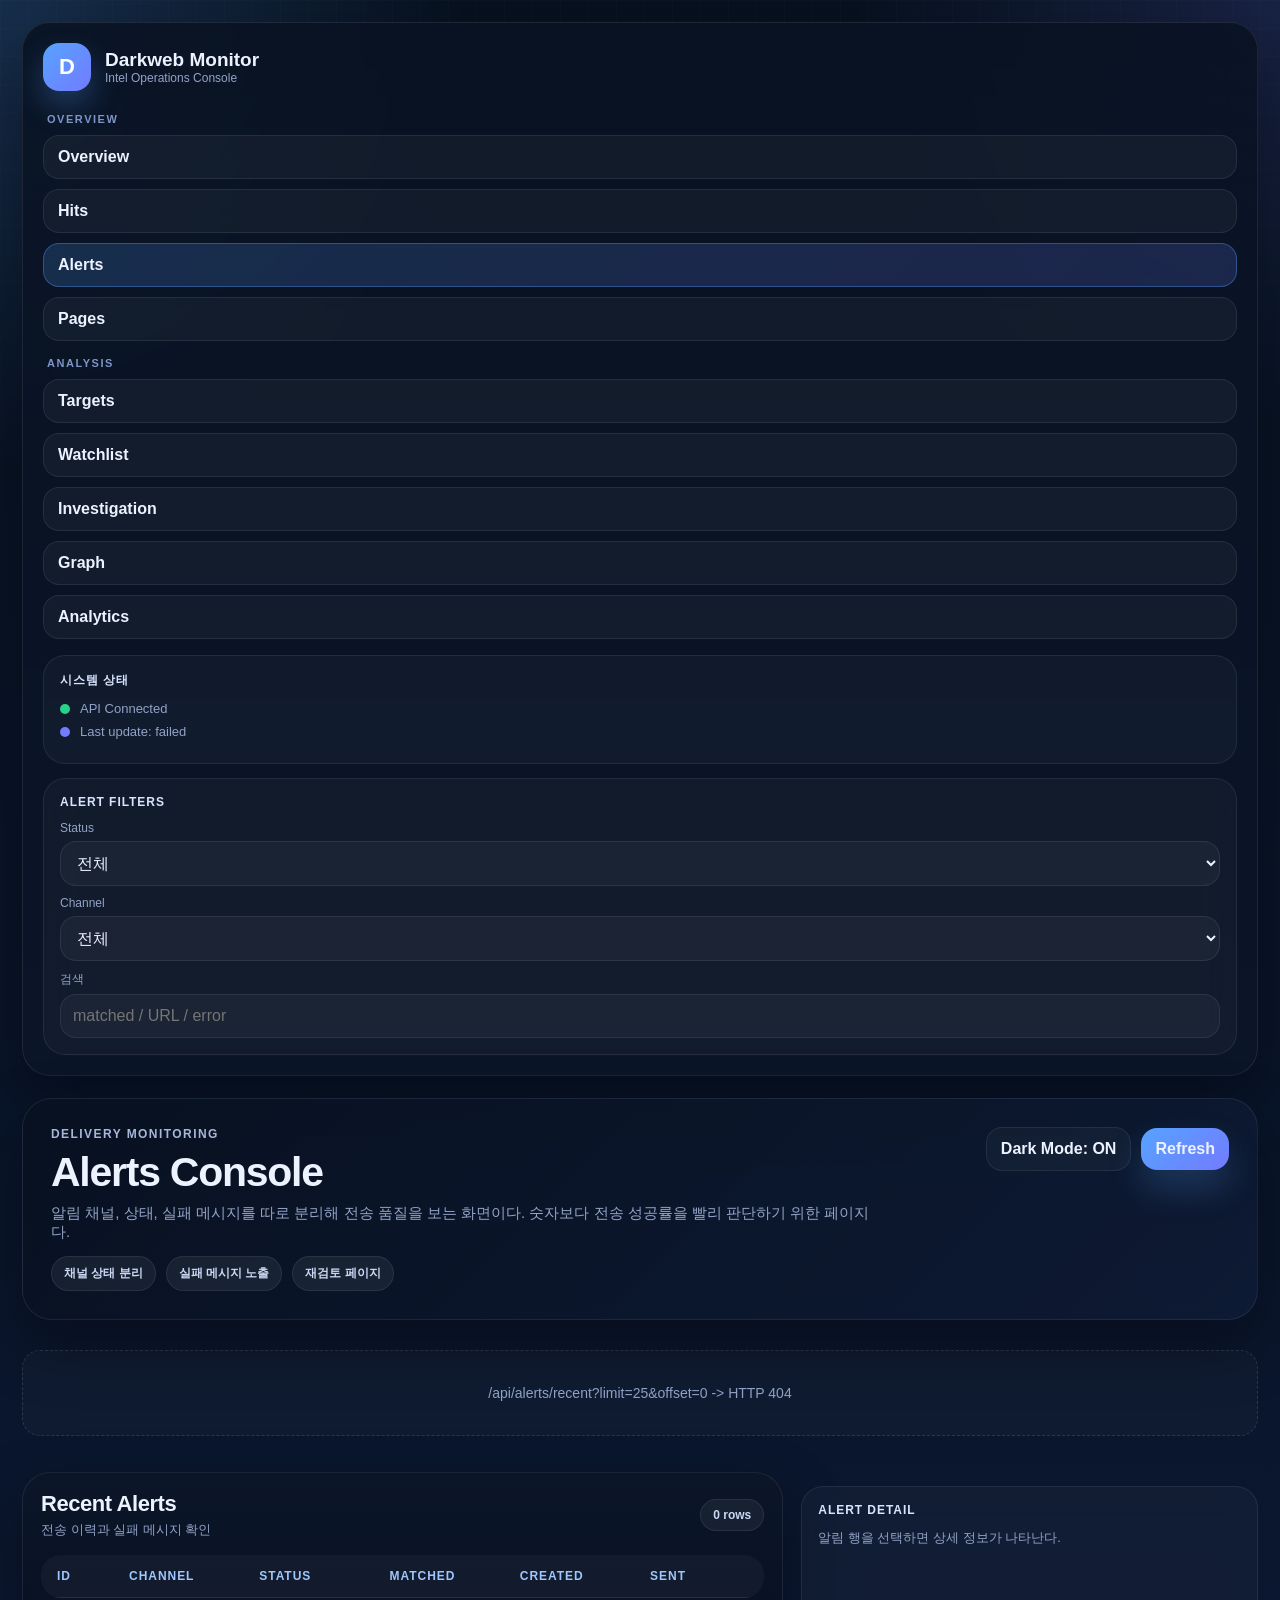
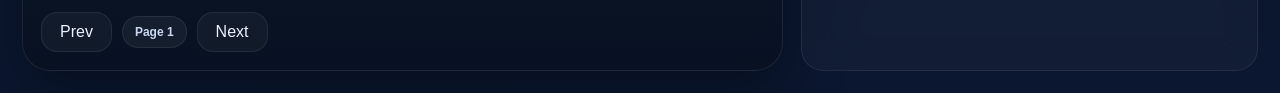
==== ui/alerts.html @ 3ffadc45 "Add files via upload" ====
<!doctype html>
<html lang="ko">
<head>
  <meta charset="utf-8" />
  <meta name="viewport" content="width=device-width,initial-scale=1" />
  <title>Darkweb Monitor · Alerts</title>
  <link rel="stylesheet" href="/ui/assets/styles.css" />
</head>
<body>
<script src="/ui/assets/common.js"></script>
<script>
installPage({
  pageKey: 'alerts',
  heroEyebrow: 'Delivery Monitoring',
  heroTitle: 'Alerts Console',
  heroDesc: '알림 채널, 상태, 실패 메시지를 따로 분리해 전송 품질을 보는 화면이다. 숫자보다 전송 성공률을 빨리 판단하기 위한 페이지다.',
  heroMeta: ['채널 상태 분리', '실패 메시지 노출', '재검토 페이지'],
  actionHtml: '<button class="btn primary" id="heroRefreshBtn">Refresh</button>',
  sidebarExtra: `
    <div class="card-title">Alert Filters</div>
    <label class="field-label" for="statusFilter">Status</label>
    <select id="statusFilter" class="control"><option value="">전체</option></select>
    <label class="field-label" for="channelFilter">Channel</label>
    <select id="channelFilter" class="control"><option value="">전체</option></select>
    <label class="field-label" for="searchBox">검색</label>
    <input id="searchBox" class="control" type="text" placeholder="matched / URL / error" />`,
  mainHtml: `
    <div class="hidden empty" id="errorBox"></div>
    <section class="grid-3" id="alertStats"></section>
    <section class="split">
      <section class="panel">
        <div class="panel-head">
          <div>
            <div class="panel-title">Recent Alerts</div>
            <div class="panel-sub">전송 이력과 실패 메시지 확인</div>
          </div>
          <span class="pill" id="alertCountPill">0 rows</span>
        </div>
        <div class="table-wrap">
          <table>
            <thead>
              <tr><th>ID</th><th>Channel</th><th>Status</th><th>Matched</th><th>Created</th><th>Sent</th></tr>
            </thead>
            <tbody id="alertsBody"></tbody>
          </table>
          <div class="empty hidden" id="alertsEmpty">표시할 알림이 없다.</div>
        </div>
        <div class="pagination">
          <button class="control" id="prevBtn" type="button">Prev</button>
          <span class="pill" id="pagePill">Page 1</span>
          <button class="control" id="nextBtn" type="button">Next</button>
        </div>
      </section>
      <aside class="detail-card">
        <div class="card-title">Alert Detail</div>
        <div id="detailBox" class="mini-desc">알림 행을 선택하면 상세 정보가 나타난다.</div>
      </aside>
    </section>`
});

const state = { page: 1, rows: [], selected: null };

function filteredRows() {
  const q = document.getElementById('searchBox').value.trim().toLowerCase();
  const status = document.getElementById('statusFilter').value.trim().toLowerCase();
  const channel = document.getElementById('channelFilter').value.trim().toLowerCase();
  return state.rows.filter(r => {
    const statusOk = !status || String(r.status || '').toLowerCase() === status;
    const channelOk = !channel || String(r.channel || '').toLowerCase() === channel;
    const joined = [r.matched_value, r.url, r.error_message, r.channel, r.status].map(v => String(v || '').toLowerCase()).join(' ');
    return statusOk && channelOk && (!q || joined.includes(q));
  });
}

function renderStats() {
  const byStatus = countBy(state.rows, 'status');
  const byChannel = countBy(state.rows, 'channel');
  renderMetricCards(document.getElementById('alertStats'), [
    { label: 'Loaded', value: state.rows.length, foot: '현재 페이지 로드 수' },
    { label: 'Sent', value: byStatus.sent || 0, foot: 'status=sent' },
    { label: 'Failed', value: byStatus.failed || 0, foot: 'status=failed' },
    { label: 'Top Channel', value: topEntries(byChannel, 1)[0]?.[0] || '-', foot: '최근 페이지 기준' },
    { label: 'Pending', value: byStatus.pending || 0, foot: '아직 미전송 상태' },
  ]);
}

function renderDetail(row) {
  if (!row) {
    document.getElementById('detailBox').innerHTML = '알림 행을 선택하면 상세 정보가 나타난다.';
    return;
  }
  document.getElementById('detailBox').innerHTML = `
    <div class="detail-title">Alert #${escapeHtml(row.id)}</div>
    <div class="detail-meta">
      <div class="meta-row"><div class="meta-label">Status</div><div><span class="badge ${pickStatusClass(row.status)}">${escapeHtml(row.status || '-')}</span></div></div>
      <div class="meta-row"><div class="meta-label">Channel</div><div>${escapeHtml(row.channel || '-')}</div></div>
      <div class="meta-row"><div class="meta-label">Matched</div><div>${escapeHtml(row.matched_value || '-')}</div></div>
      <div class="meta-row"><div class="meta-label">Created</div><div>${escapeHtml(fmtDate(row.created_at))}</div></div>
      <div class="meta-row"><div class="meta-label">Sent</div><div>${escapeHtml(fmtDate(row.sent_at))}</div></div>
      <div class="meta-row"><div class="meta-label">Error Message</div><div class="pre">${escapeHtml(row.error_message || '-')}</div></div>
      <div class="meta-row"><div class="meta-label">URL</div><div>${row.url ? `<a class="link" target="_blank" href="${escapeHtml(row.url)}">${escapeHtml(row.url)}</a>` : '-'}</div></div>
    </div>
    <div class="detail-cta">
      <a class="btn primary" href="/ui/investigation.html?hit=${encodeURIComponent(row.hit_id)}">Open Investigation</a>
    </div>`;
}

function renderTable() {
  const rows = filteredRows();
  document.getElementById('alertCountPill').textContent = `${rows.length} rows`;
  document.getElementById('pagePill').textContent = `Page ${state.page}`;
  document.getElementById('alertsBody').innerHTML = rows.map(r => `
    <tr class="clickable ${state.selected && state.selected.id === r.id ? 'highlight' : ''}" data-id="${escapeHtml(r.id)}">
      <td>${escapeHtml(r.id)}</td>
      <td>${escapeHtml(r.channel || '-')}</td>
      <td><span class="badge ${pickStatusClass(r.status)}">${escapeHtml(r.status || '-')}</span></td>
      <td>${escapeHtml(r.matched_value || '-')}</td>
      <td>${escapeHtml(fmtDate(r.created_at))}</td>
      <td>${escapeHtml(fmtDate(r.sent_at))}</td>
    </tr>`).join('');
  document.getElementById('alertsEmpty').classList.toggle('hidden', rows.length !== 0);
  document.getElementById('prevBtn').disabled = state.page <= 1;
  document.getElementById('nextBtn').disabled = state.rows.length < PAGE_SIZE;
  Array.from(document.querySelectorAll('#alertsBody tr')).forEach(tr => tr.addEventListener('click', () => {
    state.selected = state.rows.find(x => String(x.id) === tr.dataset.id) || null;
    renderTable();
    renderDetail(state.selected);
  }));
}

async function loadAlerts() {
  state.rows = await getJson(API.alerts(state.page, PAGE_SIZE));
  fillSelect(document.getElementById('statusFilter'), uniqueValues(state.rows, 'status'));
  fillSelect(document.getElementById('channelFilter'), uniqueValues(state.rows, 'channel'));
  renderStats();
  renderTable();
  if (!state.selected && state.rows[0]) { state.selected = state.rows[0]; renderDetail(state.selected); renderTable(); }
}

['statusFilter','channelFilter'].forEach(id => document.getElementById(id).addEventListener('change', renderTable));
document.getElementById('searchBox').addEventListener('input', renderTable);
document.getElementById('prevBtn').addEventListener('click', () => { if (state.page > 1) { state.page -= 1; guardedLoad(loadAlerts); } });
document.getElementById('nextBtn').addEventListener('click', () => { if (state.rows.length === PAGE_SIZE) { state.page += 1; guardedLoad(loadAlerts); } });
attachRefresh(() => guardedLoad(loadAlerts));
guardedLoad(loadAlerts);
</script>
</body>
</html>
---- ui/assets/styles.css ----
:root {
  --bg: #07111f;
  --bg2: #0b1730;
  --line: rgba(255, 255, 255, .08);
  --line2: rgba(255, 255, 255, .12);
  --text: #edf2ff;
  --muted: #93a3c7;
  --blue: #56a3ff;
  --indigo: #737bff;
  --green: #27d38a;
  --red: #ff6d7a;
  --amber: #ffbe5c;
  --shadow: 0 24px 60px rgba(0, 0, 0, .34);
  --card: linear-gradient(180deg, rgba(12, 22, 40, .86), rgba(8, 16, 31, .80));
}

* { box-sizing: border-box }
html, body {
  margin: 0;
  padding: 0;
  min-height: 100vh;
  color: var(--text);
  font-family: Inter, Pretendard, -apple-system, BlinkMacSystemFont, "Segoe UI", Arial, sans-serif;
  background:
    radial-gradient(circle at top left, rgba(86, 163, 255, .20), transparent 22%),
    radial-gradient(circle at top right, rgba(115, 123, 255, .16), transparent 20%),
    linear-gradient(180deg, var(--bg), var(--bg2));
  overflow-x: hidden;
}
.bg-grid {
  position: fixed;
  inset: 0;
  pointer-events: none;
  background-image: linear-gradient(rgba(255, 255, 255, .022) 1px, transparent 1px), linear-gradient(90deg, rgba(255, 255, 255, .022) 1px, transparent 1px);
  background-size: 28px 28px;
  mask-image: linear-gradient(180deg, rgba(0, 0, 0, .65), transparent 95%);
}
.shell {
  position: relative;
  width: 100%;
  max-width: none;
  margin: 0;
  padding: clamp(14px, 1.8vw, 22px);
  display: grid;
  grid-template-columns: minmax(240px, 280px) minmax(0, 1fr);
  gap: clamp(14px, 1.8vw, 22px);
  align-items: start;
  overflow-x: clip;
}
.sidebar, .hero, .panel, .metric, .filter-card, .detail-card { backdrop-filter: blur(16px); -webkit-backdrop-filter: blur(16px) }
.sidebar {
  position: relative;
  top: 0;
  align-self: start;
  padding: 20px;
  border-radius: 28px;
  border: 1px solid var(--line);
  background: linear-gradient(180deg, rgba(9, 18, 34, .88), rgba(12, 22, 40, .74));
  box-shadow: var(--shadow);
  overflow: visible;
}
.brand { display: flex; gap: 14px; align-items: center; margin-bottom: 22px }
.brand-mark {
  width: 48px; height: 48px; border-radius: 16px; display: grid; place-items: center;
  background: linear-gradient(135deg, var(--blue), var(--indigo)); color: white; font-weight: 900; font-size: 22px;
  box-shadow: 0 14px 30px rgba(86, 163, 255, .28)
}
.brand-title { font-size: 19px; font-weight: 900 }
.brand-sub { font-size: 12px; color: var(--muted) }
.nav-group { margin-bottom: 14px }
.nav-title { font-size: 11px; text-transform: uppercase; color: #7f95c8; letter-spacing: .14em; margin: 0 0 10px 4px; font-weight: 900 }
.nav { display: grid; gap: 10px; margin-bottom: 16px }
.nav-link, .nav-btn, .btn, .control, .chip {
  border: 1px solid var(--line);
  background: rgba(255, 255, 255, .04);
  color: var(--text);
  border-radius: 16px;
  font: inherit;
}
.nav-link, .nav-btn, .btn { padding: 12px 14px; font-weight: 800; cursor: pointer; text-decoration: none; display: block }
.nav-link:hover, .nav-btn:hover, .btn:hover { background: rgba(255,255,255,.08) }
.nav-link.active { background: linear-gradient(135deg, rgba(86,163,255,.18), rgba(115,123,255,.18)); border-color: rgba(86,163,255,.35) }
.btn.primary { border: none; background: linear-gradient(135deg, var(--blue), var(--indigo)); box-shadow: 0 18px 34px rgba(86, 163, 255, .22) }
.btn.ghost { background: rgba(255,255,255,.03) }
.status-card, .filter-card, .detail-card {
  margin-top: 14px; padding: 16px; border-radius: 22px; border: 1px solid var(--line); background: rgba(255,255,255,.03)
}
.card-title { font-size: 12px; text-transform: uppercase; letter-spacing: .08em; color: #d9e5ff; font-weight: 900; margin-bottom: 12px }
.status-row { display: flex; align-items: center; gap: 10px; color: var(--muted); font-size: 13px; margin: 8px 0 }
.dot { width: 10px; height: 10px; border-radius: 999px }
.dot.ok { background: var(--green) }
.dot.purple { background: var(--indigo) }
.dot.fail { background: var(--red) }
.field-label { display: block; font-size: 12px; color: var(--muted); margin: 10px 0 6px }
.control { width: 100%; padding: 12px 12px; outline: none }
.control:focus { border-color: rgba(86,163,255,.45); box-shadow: 0 0 0 4px rgba(86,163,255,.12) }
.main { display: grid; gap: clamp(14px, 1.5vw, 18px); min-width: 0 }
.hero {
  display: flex; justify-content: space-between; align-items: flex-start; gap: clamp(14px, 1.5vw, 18px); padding: clamp(20px, 2.2vw, 28px); border-radius: 30px;
  border: 1px solid var(--line); background: linear-gradient(135deg, rgba(8,17,32,.88), rgba(15,28,54,.76)); box-shadow: var(--shadow)
}
.eyebrow { font-size: 12px; letter-spacing: .12em; text-transform: uppercase; color: #a7b7da; font-weight: 900; margin-bottom: 10px }
.hero h1 { margin: 0; font-size: clamp(28px, 3.2vw, 42px); line-height: 1.04; letter-spacing: -.03em }
.hero p { margin: 10px 0 0; color: var(--muted); font-size: 15px; max-width: 820px }
.actions { display: flex; gap: 10px; flex-wrap: wrap }
.metrics { display: grid; grid-template-columns: repeat(auto-fit, minmax(220px, 1fr)); gap: 16px }
.metric {
  position: relative; overflow: hidden; padding: 18px; border-radius: 24px; border: 1px solid var(--line);
  background: linear-gradient(180deg, rgba(19,32,57,.88), rgba(10,18,34,.78)); box-shadow: var(--shadow)
}
.metric::after {
  content: ""; position: absolute; inset: 0; background: linear-gradient(135deg, rgba(255,255,255,.08), transparent 40%); pointer-events: none
}
.metric-label { font-size: 12px; text-transform: uppercase; letter-spacing: .1em; color: #a3b1d2; font-weight: 900 }
.metric-value { margin-top: 12px; font-size: clamp(34px, 4vw, 46px); font-weight: 900; line-height: 1; letter-spacing: -.04em }
.metric-foot { margin-top: 8px; font-size: 13px; color: var(--muted) }
.grid-2 { display: grid; grid-template-columns: minmax(0, 1.35fr) minmax(320px, .85fr); gap: 18px }
.grid-3 { display: grid; grid-template-columns: repeat(auto-fit, minmax(240px, 1fr)); gap: 16px }
.panel {
  padding: 18px; border-radius: 28px; border: 1px solid var(--line); background: var(--card); box-shadow: var(--shadow); min-width: 0
}
.panel-head { display: flex; justify-content: space-between; align-items: center; gap: 10px; margin-bottom: 16px }
.panel-title { font-size: 22px; font-weight: 900; letter-spacing: -.02em }
.panel-sub { font-size: 13px; color: var(--muted); margin-top: 4px }
.charts { display: grid; grid-template-columns: repeat(auto-fit, minmax(280px, 1fr)); gap: 14px }
.chart-card, .sub-card {
  border: 1px solid var(--line); background: rgba(255,255,255,.03); border-radius: 22px; padding: 16px
}
.chart-title, .sub-title { font-size: 14px; font-weight: 800; margin-bottom: 10px; color: #dce6ff }
.chart-box { width: 100%; min-height: 240px; height: min(32vw, 320px); max-height: 320px; position: relative; overflow: hidden }
canvas { display:block; width:100% !important; height:100% !important; max-height:none !important; }
.pulse-list, .stack { display: grid; gap: 12px }
.pulse, .timeline-item, .list-item {
  border: 1px solid var(--line); background: rgba(255,255,255,.035); border-radius: 18px; padding: 14px
}
.pulse-kicker, .mini-kicker { font-size: 11px; text-transform: uppercase; letter-spacing: .08em; color: #a7b7da; font-weight: 900 }
.pulse-value { font-size: 24px; font-weight: 900; margin: 8px 0 6px }
.pulse-desc, .mini-desc, .mono { font-size: 13px; color: var(--muted) }
.toolbar { display: flex; justify-content: space-between; align-items: center; gap: 10px; flex-wrap: wrap; margin-bottom: 14px }
.toolbar .control { width: auto; min-width: 160px; max-width: 100% }
.toolbar-grow { flex: 1 1 320px }
.pill, .chip {
  display: inline-flex; align-items: center; gap: 8px; padding: 8px 12px; border-radius: 999px;
  background: rgba(255,255,255,.05); border: 1px solid var(--line); color: #cbd8f3; font-size: 12px; font-weight: 800
}
.chip.active { background: rgba(86,163,255,.14); border-color: rgba(86,163,255,.36) }
.table-wrap { overflow-x: hidden; overflow-y: auto; border-radius: 20px; width: 100%; min-width: 0; -webkit-overflow-scrolling: touch }
table { width: 100%; border-collapse: collapse; min-width: 0; table-layout: fixed }
thead th {
  text-align: left; padding: 14px 16px; font-size: 12px; font-weight: 900; text-transform: uppercase; letter-spacing: .08em;
  color: #9ec7ff; background: rgba(255,255,255,.035); border-bottom: 1px solid var(--line2); white-space: normal; overflow-wrap: anywhere
}

th:first-child, td:first-child { width: 72px }

th:last-child, td:last-child { width: 18% }
tbody td {
  padding: 15px 16px; border-bottom: 1px solid rgba(255,255,255,.06); vertical-align: top; color: #eaf1ff; font-size: 14px; word-break: break-word; overflow-wrap: anywhere; white-space: normal
}
tbody tr:hover { background: rgba(255,255,255,.03) }
tbody tr.clickable { cursor: pointer }
.badge {
  display: inline-flex; align-items: center; gap: 6px; padding: 7px 11px; border-radius: 999px; font-size: 12px; font-weight: 900; border: 1px solid transparent
}
.badge.type, .badge.ok { background: rgba(39,211,138,.14); color: #8ef0c1; border-color: rgba(39,211,138,.28) }
.badge.fail { background: rgba(255,109,122,.14); color: #ffb0b8; border-color: rgba(255,109,122,.28) }
.badge.other, .badge.warn { background: rgba(255,190,92,.14); color: #ffd595; border-color: rgba(255,190,92,.28) }
.badge.info { background: rgba(86,163,255,.14); color: #a3cbff; border-color: rgba(86,163,255,.28) }
.link { color: #9ec7ff; text-decoration: none }
.link:hover { text-decoration: underline }
.muted { color: var(--muted) }
.hidden { display: none !important }
.empty {
  padding: 34px; text-align: center; color: var(--muted); font-size: 14px; border: 1px dashed var(--line2); border-radius: 18px; background: rgba(255,255,255,.025); margin-top: 12px
}
.pagination { display:flex; align-items:center; gap:10px; margin-top:14px }
.pagination .control { width:auto; padding:10px 18px; cursor:pointer }
.pagination .control:disabled { opacity:.35; cursor:not-allowed }
.split { display:grid; grid-template-columns: minmax(0, 1.25fr) minmax(320px, .75fr); gap: 18px }
.detail-card { position: sticky; top: 22px; min-height: 220px; width: 100%; overflow: visible }
.detail-title { font-size: 20px; font-weight: 900; letter-spacing: -.02em; margin-bottom: 8px }
.detail-meta { display:grid; gap:10px; margin-top: 14px }
.meta-row { padding: 10px 12px; background: rgba(255,255,255,.03); border:1px solid var(--line); border-radius:14px }
.meta-label { font-size: 11px; text-transform: uppercase; letter-spacing: .08em; color: #9bb1de; font-weight: 900; margin-bottom: 4px }
.detail-cta { display:flex; gap:10px; flex-wrap:wrap; margin-top: 14px }
.kv-grid { display:grid; grid-template-columns: repeat(auto-fit, minmax(180px, 1fr)); gap: 12px }
.kv { padding:14px; border-radius:18px; border:1px solid var(--line); background: rgba(255,255,255,.03) }
.kv .num { font-size: 26px; font-weight: 900; margin-top: 6px }
.pre { white-space: pre-wrap; word-break: break-word; font-family: ui-monospace, SFMono-Regular, Menlo, Consolas, monospace; font-size: 12px; color: #d6e2ff }
.list-tight { display:grid; gap:8px }
.evidence-links { display:flex; gap:8px; flex-wrap:wrap }
.timeline { display:grid; gap:12px }
.timeline-item { display:grid; gap:8px }
.timeline-top { display:flex; justify-content:space-between; gap:12px; align-items:center }
.row-actions { display:flex; gap:8px; flex-wrap:wrap }
.small { font-size: 12px }
.hero-meta { display:flex; gap:10px; flex-wrap:wrap; margin-top: 14px }
.hero-meta .pill { background: rgba(255,255,255,.06) }
.highlight { background: linear-gradient(135deg, rgba(86,163,255,.12), rgba(115,123,255,.12)); border-color: rgba(86,163,255,.28) }

@media (max-width: 1440px) {
  .shell { grid-template-columns: minmax(220px, 250px) minmax(0, 1fr) }
}
@media (max-width:1320px) {
  .shell { grid-template-columns: 1fr }
  .sidebar, .detail-card { position: relative; top: 0 }
}
@media (max-width:1180px) {
  .grid-2, .split { grid-template-columns: 1fr }
}
@media (max-width:900px) {
  .toolbar .control, .toolbar-grow { width: 100%; min-width: 100% }
}
@media (max-width:700px) {
  .shell { padding: 12px }
  .sidebar, .panel, .hero, .metric, .filter-card, .detail-card { border-radius: 20px }
  .hero { padding: 18px; flex-direction: column }
  .actions { width: 100% }
  .actions .btn, .actions .nav-btn { width: 100% }
  .panel-head, .toolbar, .timeline-top { align-items: flex-start; flex-direction: column }
}
@media (max-width:520px) {
  .status-card, .filter-card, .detail-card, .panel, .metric { padding: 14px }
  .hero h1 { font-size: 26px }
  .metric-value { font-size: 32px }
  .chart-box { min-height: 220px; height: 220px }
}


/* v3: keep overview and side panels fully visible in normal page flow */
.sidebar, .detail-card, .hero, .panel, .main, .grid-2, .split {
  height: auto;
  min-height: 0;
  overflow: visible;
}
.shell {
  min-height: 0;
}


/* investigation upgrade */
.detail-stack, .section-stack { display:grid; gap:12px; }
.section-card {
  border:1px solid var(--line); background: rgba(255,255,255,.03); border-radius:18px; padding:14px;
}
.section-title { font-size:13px; font-weight:900; letter-spacing:.04em; color:#dce6ff; margin-bottom:10px; text-transform: uppercase; }
.info-grid { display:grid; grid-template-columns: repeat(auto-fit, minmax(150px,1fr)); gap:10px; }
.info-item { border:1px solid var(--line); background: rgba(255,255,255,.025); border-radius:14px; padding:12px; }
.info-label { font-size:11px; text-transform:uppercase; letter-spacing:.08em; color:#9bb1de; font-weight:900; margin-bottom:4px; }
.info-value { font-size:13px; color:var(--text); word-break:break-word; overflow-wrap:anywhere; }
.preview-box {
  border:1px solid var(--line); background: rgba(255,255,255,.02); border-radius:16px; min-height:180px; overflow:hidden;
  display:flex; align-items:center; justify-content:center;
}
.preview-box img { display:block; width:100%; max-height:320px; object-fit:cover; }
.stat-grid-compact { display:grid; grid-template-columns: repeat(auto-fit, minmax(120px,1fr)); gap:10px; }
.stat-card-compact { border:1px solid var(--line); background: rgba(255,255,255,.025); border-radius:14px; padding:12px; }
.stat-card-compact .num { font-size:22px; font-weight:900; margin-top:6px; }
.related-list { display:grid; gap:8px; }
.related-item {
  border:1px solid var(--line); background: rgba(255,255,255,.025); border-radius:14px; padding:12px;
}
.related-head { display:flex; justify-content:space-between; gap:10px; align-items:flex-start; }
.related-main { font-size:13px; font-weight:700; word-break:break-word; overflow-wrap:anywhere; }
.related-sub { margin-top:6px; font-size:12px; color:var(--muted); word-break:break-word; overflow-wrap:anywhere; }
.evidence-preview { display:grid; gap:10px; }
.tag-row { display:flex; gap:8px; flex-wrap:wrap; }
.detail-card .btn, .section-card .btn { text-decoration:none; }
.table-tight td, .table-tight th { padding:11px 12px; }
.feed-grid { display:grid; gap:14px; }
@media (max-width:700px){
  .preview-box img { max-height:220px; }
}


/* v4 refinement */
.url-cell, .truncate-2 {
  display: -webkit-box;
  -webkit-line-clamp: 2;
  -webkit-box-orient: vertical;
  overflow: hidden;
  text-overflow: ellipsis;
  white-space: normal;
  line-height: 1.35;
  max-height: calc(1.35em * 2);
}
.table-tight th:nth-child(1), .table-tight td:nth-child(1) { width: 64px; }
.table-tight th:nth-child(2), .table-tight td:nth-child(2) { width: 110px; }
.table-tight th:nth-child(3), .table-tight td:nth-child(3) { width: 120px; }
.table-tight th:nth-child(4), .table-tight td:nth-child(4) { width: 22%; }
.table-tight th:nth-child(5), .table-tight td:nth-child(5) { width: 34%; }
.table-tight th:nth-child(6), .table-tight td:nth-child(6) { width: 145px; }
.table-tight .matched-value { font-weight: 800; color: #f5f8ff; }
.table-tight .cell-actions { display: flex; gap: 8px; flex-wrap: wrap; margin-top: 8px; }
.table-tight .mini-btn, .mini-btn {
  display: inline-flex; align-items: center; justify-content: center; gap: 6px;
  padding: 7px 10px; border-radius: 12px; border: 1px solid var(--line2);
  background: rgba(255,255,255,.04); color: var(--text); text-decoration: none;
  font-size: 12px; font-weight: 800; cursor: pointer;
}
.table-tight .mini-btn:hover, .mini-btn:hover { background: rgba(255,255,255,.08); }
.badge-row, .flag-row { display: flex; flex-wrap: wrap; gap: 6px; margin-top: 8px; }
.badge.flag-new { background: rgba(86,163,255,.14); color: #a3cbff; border-color: rgba(86,163,255,.28); }
.badge.flag-repeat { background: rgba(255,190,92,.14); color: #ffd595; border-color: rgba(255,190,92,.28); }
.badge.flag-multi { background: rgba(115,123,255,.14); color: #c7cbff; border-color: rgba(115,123,255,.28); }
.badge.flag-fail { background: rgba(255,109,122,.14); color: #ffb0b8; border-color: rgba(255,109,122,.28); }
.badge.flag-target { background: rgba(39,211,138,.14); color: #8ef0c1; border-color: rgba(39,211,138,.28); }
.badge.flag-selected { background: rgba(255,255,255,.08); color: #eef3ff; border-color: rgba(255,255,255,.15); }
.selected-banner {
  display: flex; justify-content: space-between; align-items: center; gap: 12px; flex-wrap: wrap;
  padding: 14px 16px; border-radius: 20px; border: 1px solid rgba(86,163,255,.28);
  background: linear-gradient(135deg, rgba(86,163,255,.12), rgba(115,123,255,.10));
}
.selected-main { min-width: 0; }
.selected-title { font-size: 18px; font-weight: 900; line-height: 1.2; }
.selected-sub { color: var(--muted); font-size: 13px; margin-top: 6px; }
.quick-links { display: flex; gap: 10px; flex-wrap: wrap; }
.section-stack { display: grid; gap: 14px; }
.kv-grid { display: grid; grid-template-columns: repeat(auto-fit, minmax(150px, 1fr)); gap: 12px; }
.kv {
  border: 1px solid var(--line); background: rgba(255,255,255,.035); border-radius: 18px; padding: 14px;
}
.timeline { display: grid; gap: 12px; }
.timeline-top { display: flex; justify-content: space-between; gap: 10px; align-items: start; }
.row-actions { display: flex; gap: 8px; align-items: center; flex-wrap: wrap; }
.detail-title-wrap { display: flex; justify-content: space-between; gap: 10px; align-items: start; }
.info-value.mono { font-family: ui-monospace, SFMono-Regular, Menlo, monospace; }
.section-note { color: var(--muted); font-size: 12px; margin-top: 6px; }
.related-item.clickable { cursor: pointer; }
.related-item.clickable:hover { background: rgba(255,255,255,.05); }
.anchor-group { display: flex; gap: 8px; flex-wrap: wrap; }
.stack-sections { display: grid; gap: 16px; }
@media (max-width: 1100px) {
  .table-tight th:nth-child(3), .table-tight td:nth-child(3) { display: none; }
}
@media (max-width: 860px) {
  .table-tight th:nth-child(6), .table-tight td:nth-child(6) { display: none; }
}

/* theme */
:root[data-theme="light"] {
  --bg: #eef4ff;
  --bg2: #dfe9fb;
  --line: rgba(23, 36, 66, .10);
  --line2: rgba(23, 36, 66, .14);
  --text: #0f172a;
  --muted: #4b5d83;
  --blue: #2f6fff;
  --indigo: #5d61ff;
  --green: #169a63;
  --red: #dc4458;
  --amber: #d78719;
  --shadow: 0 24px 60px rgba(20, 33, 61, .12);
  --card: linear-gradient(180deg, rgba(255,255,255,.94), rgba(242,247,255,.90));
}
html[data-theme="light"],
html[data-theme="light"] body {
  color: var(--text);
  background:
    radial-gradient(circle at top left, rgba(47,111,255,.12), transparent 22%),
    radial-gradient(circle at top right, rgba(93,97,255,.10), transparent 20%),
    linear-gradient(180deg, var(--bg), var(--bg2));
}
html[data-theme="light"] .bg-grid {
  background-image:
    linear-gradient(rgba(23, 36, 66, .035) 1px, transparent 1px),
    linear-gradient(90deg, rgba(23, 36, 66, .035) 1px, transparent 1px);
}
html[data-theme="light"] .sidebar,
html[data-theme="light"] .hero,
html[data-theme="light"] .panel,
html[data-theme="light"] .metric,
html[data-theme="light"] .filter-card,
html[data-theme="light"] .detail-card,
html[data-theme="light"] .status-card,
html[data-theme="light"] .chart-card,
html[data-theme="light"] .pulse,
html[data-theme="light"] .mini-card,
html[data-theme="light"] .evidence-box,
html[data-theme="light"] .table-wrap {
  background: var(--card);
  box-shadow: var(--shadow);
}
html[data-theme="light"] .hero {
  background: linear-gradient(135deg, rgba(255,255,255,.95), rgba(239,245,255,.92));
}
html[data-theme="light"] .sidebar {
  background: linear-gradient(180deg, rgba(255,255,255,.96), rgba(241,246,255,.92));
}
html[data-theme="light"] .metric {
  background: linear-gradient(180deg, rgba(255,255,255,.96), rgba(244,248,255,.92));
}
html[data-theme="light"] .nav-link,
html[data-theme="light"] .nav-btn,
html[data-theme="light"] .btn,
html[data-theme="light"] .control,
html[data-theme="light"] .chip,
html[data-theme="light"] .pill {
  background: rgba(255,255,255,.80);
  color: var(--text);
}
html[data-theme="light"] .btn.ghost {
  background: rgba(245,248,255,.95);
}
html[data-theme="light"] .btn.primary {
  color: #fff;
}
html[data-theme="light"] .nav-link.active {
  background: linear-gradient(135deg, rgba(47,111,255,.14), rgba(93,97,255,.14));
  border-color: rgba(47,111,255,.28);
}
html[data-theme="light"] .brand-mark { color: #fff; }
html[data-theme="light"] .brand-sub,
html[data-theme="light"] .status-row,
html[data-theme="light"] .field-label,
html[data-theme="light"] .hero p,
html[data-theme="light"] .panel-sub,
html[data-theme="light"] .metric-foot,
html[data-theme="light"] .muted,
html[data-theme="light"] .mini-desc {
  color: var(--muted);
}
html[data-theme="light"] .nav-title,
html[data-theme="light"] .eyebrow,
html[data-theme="light"] .metric-label,
html[data-theme="light"] .card-title,
html[data-theme="light"] .pulse-kicker,
html[data-theme="light"] .mini-kicker,
html[data-theme="light"] thead th {
  color: #35507f;
}
html[data-theme="light"] .link { color: #245bda; }
html[data-theme="light"] tbody tr:hover {
  background: rgba(47,111,255,.05);
}
html[data-theme="light"] thead th {
  background: rgba(47,111,255,.06);
}
html[data-theme="light"] .graph-stage,
html[data-theme="light"] .bar-track {
  background: rgba(31, 55, 98, .05);
}
html[data-theme="light"] .graph-link {
  stroke: rgba(73, 96, 135, .30);
}
html[data-theme="light"] .badge.type,
html[data-theme="light"] .badge.ok { color: #0f7b4d; }
html[data-theme="light"] .badge.fail { color: #b22639; }
html[data-theme="light"] .badge.other,
html[data-theme="light"] .badge.warn { color: #9b6210; }
html[data-theme="light"] .badge.new { background: rgba(47,111,255,.12); color: #245bda; border-color: rgba(47,111,255,.20); }
html[data-theme="light"] .badge.repeat { background: rgba(215,135,25,.14); color: #8a5a0d; border-color: rgba(215,135,25,.24); }
html[data-theme="light"] .badge.multi { background: rgba(93,97,255,.12); color: #4e4fc8; border-color: rgba(93,97,255,.20); }
html[data-theme="light"] .badge.target { background: rgba(22,154,99,.14); color: #0f7b4d; border-color: rgba(22,154,99,.24); }

/* refined columns and priority */
.table-tight td:nth-child(1), .table-tight th:nth-child(1) { width: 70px; }
.table-tight td:nth-child(2), .table-tight th:nth-child(2) { width: 110px; }
.table-tight td:nth-child(3), .table-tight th:nth-child(3) { width: 130px; }
.url-wrap {
  display: -webkit-box;
  -webkit-line-clamp: 2;
  -webkit-box-orient: vertical;
  overflow: hidden;
  line-height: 1.35;
}
.value-strong { font-weight: 900; letter-spacing: -.01em; }
.priority-badges { display: flex; flex-wrap: wrap; gap: 6px; margin-top: 8px; }
.badge.new { background: rgba(86,163,255,.14); color: #a3cbff; border-color: rgba(86,163,255,.28); }
.badge.repeat { background: rgba(255,190,92,.14); color: #ffd595; border-color: rgba(255,190,92,.28); }
.badge.multi { background: rgba(115,123,255,.14); color: #c8ccff; border-color: rgba(115,123,255,.28); }
.badge.target { background: rgba(39,211,138,.14); color: #8ef0c1; border-color: rgba(39,211,138,.28); }

.btn.sm { padding: 8px 10px; font-size: 12px; border-radius: 12px; }

/* graph */
.graph-stage {
  position: relative;
  min-height: 620px;
  border: 1px solid var(--line);
  border-radius: 22px;
  background: rgba(255,255,255,.02);
  overflow: hidden;
}
.graph-toolbar { display:flex; gap:10px; flex-wrap:wrap; margin-bottom:14px; }
.graph-svg { width: 100%; height: 620px; display:block; }
.graph-legend { display:flex; flex-wrap:wrap; gap:8px; margin-top: 12px; }
.legend-dot {
  width: 10px; height: 10px; border-radius: 999px; display:inline-block;
}
.graph-node-label {
  font-size: 11px;
  fill: var(--text);
  pointer-events: none;
}
.graph-link {
  stroke: rgba(147,163,199,.35);
  stroke-width: 1.4;
}
.graph-node {
  cursor: pointer;
  transition: transform .15s ease;
}
.graph-node:hover { transform: scale(1.08); }

.analytics-grid {
  display:grid;
  grid-template-columns: repeat(auto-fit, minmax(280px, 1fr));
  gap: 16px;
}
.bar-list { display:grid; gap:10px; }
.bar-row { display:grid; gap:6px; }
.bar-meta { display:flex; justify-content:space-between; gap:10px; font-size:13px; }
.bar-track { height: 10px; border-radius: 999px; background: rgba(255,255,255,.06); overflow:hidden; }
.bar-fill { height:100%; border-radius:999px; background: linear-gradient(135deg, var(--blue), var(--indigo)); }

@media (max-width: 900px) {
  .graph-stage { min-height: 520px; }
  .graph-svg { height: 520px; }
}


/* analytics overflow fix */
.bar-meta { align-items: center; }
.bar-meta > span:first-child {
  flex: 1 1 auto;
  min-width: 0;
  overflow: hidden;
  text-overflow: ellipsis;
  white-space: nowrap;
}
.bar-meta > span:last-child {
  flex: 0 0 auto;
}
.bar-row { min-width: 0; }
.panel, .analytics-grid > .panel, .graph-stage { min-width: 0; overflow: hidden; }

/* stable graph layout */
.graph-stage {
  min-height: 680px;
  background:
    linear-gradient(180deg, rgba(255,255,255,.025), rgba(255,255,255,.015)),
    rgba(255,255,255,.02);
}
.graph-svg { height: 680px; }
.graph-col-label {
  font-size: 12px;
  font-weight: 900;
  letter-spacing: .08em;
  fill: #8fa4d1;
}
.graph-node-label { font-size: 10px; }
.graph-node-count {
  font-size: 10px;
  font-weight: 800;
  fill: #0b1220;
  pointer-events: none;
}
.graph-hint {
  margin-top: 10px;
  color: var(--muted);
  font-size: 13px;
}
html[data-theme="light"] .graph-col-label { fill: #4b5d83; }

@media (max-width: 900px) {
  .graph-stage { min-height: 580px; }
  .graph-svg { height: 580px; }
}


/* v3 fixes */
.actions { align-items: center; }
.actions .btn { flex: 0 0 auto; }

html[data-theme="light"] .btn.primary {
  background: linear-gradient(135deg, var(--blue), var(--indigo));
  color: #ffffff !important;
  border: none;
  box-shadow: 0 14px 28px rgba(47, 111, 255, .18);
}
html[data-theme="light"] .btn.ghost {
  background: rgba(255,255,255,.82);
  color: var(--text);
  border-color: rgba(23, 36, 66, .16);
}
html[data-theme="light"] .control,
html[data-theme="light"] .nav-link,
html[data-theme="light"] .nav-btn,
html[data-theme="light"] .pill,
html[data-theme="light"] .chip {
  border-color: rgba(23, 36, 66, .14);
}

.graph-stage {
  overflow: auto;
  min-height: 540px;
}
.graph-svg {
  width: 100%;
  min-height: 540px;
  display: block;
}

.bar-list {
  min-width: 0;
}
.bar-row {
  min-width: 0;
}
.bar-meta {
  display: grid;
  grid-template-columns: minmax(0, 1fr) auto;
  gap: 10px;
  align-items: start;
}
.bar-meta > span:first-child {
  min-width: 0;
  white-space: normal !important;
  overflow: visible !important;
  text-overflow: unset !important;
  overflow-wrap: anywhere;
  word-break: break-word;
  line-height: 1.3;
}
.bar-meta > span:last-child {
  white-space: nowrap;
  align-self: center;
}
.bar-track {
  width: 100%;
}
.analytics-grid,
.analytics-grid > .panel,
.panel {
  min-width: 0;
}
.chart-box {
  min-width: 0;
  overflow: hidden;
}

@media (max-width: 900px) {
  .bar-meta {
    grid-template-columns: 1fr;
  }
  .bar-meta > span:last-child {
    justify-self: end;
  }
}


/* v4 graph sizing */
.graph-stage {
  min-height: 680px;
  max-height: 980px;
  overflow: auto;
}
.graph-svg {
  width: 100%;
  display: block;
}


/* v5 graph auto-fit without internal scroll */
.graph-stage {
  overflow: hidden !important;
  min-height: 620px;
  max-height: none !important;
}
.graph-svg {
  width: 100%;
  display: block;
}


/* v6 light mode text corrections */
html[data-theme="light"] .panel-title,
html[data-theme="light"] .detail-title,
html[data-theme="light"] .hero h1,
html[data-theme="light"] .brand-title,
html[data-theme="light"] .num,
html[data-theme="light"] .metric-value,
html[data-theme="light"] .pulse-value,
html[data-theme="light"] .kv strong,
html[data-theme="light"] .value-strong,
html[data-theme="light"] tbody td,
html[data-theme="light"] .table-wrap,
html[data-theme="light"] .list-item,
html[data-theme="light"] .meta-row,
html[data-theme="light"] .mini-card,
html[data-theme="light"] .evidence-box,
html[data-theme="light"] .row-actions,
html[data-theme="light"] .detail-card,
html[data-theme="light"] .panel,
html[data-theme="light"] .status-card,
html[data-theme="light"] .filter-card,
html[data-theme="light"] .metric,
html[data-theme="light"] .pulse,
html[data-theme="light"] .chart-card {
  color: #0f172a;
}
html[data-theme="light"] tbody td .muted,
html[data-theme="light"] .mini-desc,
html[data-theme="light"] .panel-sub,
html[data-theme="light"] .metric-foot,
html[data-theme="light"] .pulse-desc,
html[data-theme="light"] .detail-meta,
html[data-theme="light"] .meta-label,
html[data-theme="light"] .row-sub,
html[data-theme="light"] .hero p,
html[data-theme="light"] .brand-sub,
html[data-theme="light"] .status-row,
html[data-theme="light"] .field-label {
  color: #4b5d83 !important;
}
html[data-theme="light"] tbody td a.link,
html[data-theme="light"] .table-wrap a.link,
html[data-theme="light"] .detail-card a.link {
  color: #245bda !important;
}
html[data-theme="light"] .chart-title,
html[data-theme="light"] .card-title,
html[data-theme="light"] .nav-title,
html[data-theme="light"] .mini-kicker,
html[data-theme="light"] .pulse-kicker,
html[data-theme="light"] .metric-label,
html[data-theme="light"] thead th,
html[data-theme="light"] .eyebrow {
  color: #35507f !important;
}
html[data-theme="light"] .empty {
  color: #4b5d83;
  background: rgba(47,111,255,.04);
}


/* v7 graph interaction fixes */
.graph-stage {
  overflow: visible !important;
}
.graph-svg {
  overflow: visible;
}
.graph-node {
  cursor: pointer;
}
.graph-node circle {
  transition: r .14s ease, filter .14s ease, stroke-width .14s ease, opacity .14s ease;
  transform-origin: center;
}
.graph-node .graph-node-label {
  transition: font-size .14s ease, opacity .14s ease, font-weight .14s ease;
}
.graph-node.is-dim circle,
.graph-node.is-dim .graph-node-label {
  opacity: .35;
}
.graph-node.is-active circle {
  filter: drop-shadow(0 0 10px rgba(255,255,255,.18));
  stroke-width: 2.4;
}
.graph-node.is-active .graph-node-label {
  font-weight: 900;
}
.graph-link.is-dim {
  opacity: .12;
}
.graph-link.is-active {
  opacity: .9;
  stroke-width: 2.2;
}


/* v8 node detail overflow fix */
.detail-card,
.detail-meta,
.list-tight,
.list-item {
  min-width: 0;
}

.detail-title {
  min-width: 0;
  max-width: 100%;
  overflow-wrap: anywhere;
  word-break: break-word;
  line-height: 1.22;
}

.detail-card .mini-desc,
.detail-card .mini-kicker,
.detail-card .meta-row,
.detail-card .meta-label,
.detail-card .list-item,
.detail-card a.link,
.detail-card .btn {
  min-width: 0;
  overflow-wrap: anywhere;
  word-break: break-word;
}

.detail-card .btn.sm,
.detail-card .btn.primary,
.detail-card .btn.ghost {
  white-space: normal;
}

.meta-row > div:last-child {
  min-width: 0;
  text-align: right;
}

.meta-row > div:last-child .badge {
  max-width: 100%;
}


/* v9 light mode visibility + graph hover stability */
html[data-theme="light"] .value-strong,
html[data-theme="light"] .priority-badges,
html[data-theme="light"] .priority-badges .badge,
html[data-theme="light"] #hitsBody td,
html[data-theme="light"] #hitsBody .value-strong,
html[data-theme="light"] #hitsBody .muted,
html[data-theme="light"] #hitsBody .url-wrap,
html[data-theme="light"] #hitsBody .url-wrap a,
html[data-theme="light"] #hitsBody .row-actions .btn {
  color: #0f172a !important;
}
html[data-theme="light"] #hitsBody .url-wrap a.link {
  color: #245bda !important;
}
html[data-theme="light"] #hitsBody .badge.repeat {
  color: #8a5a0d !important;
}
html[data-theme="light"] #hitsBody .badge.new {
  color: #245bda !important;
}
html[data-theme="light"] #hitsBody .badge.multi {
  color: #4e4fc8 !important;
}
html[data-theme="light"] #hitsBody .badge.target,
html[data-theme="light"] #hitsBody .badge.type {
  color: #0f7b4d !important;
}

.graph-node {
  cursor: pointer;
}
.graph-node circle,
.graph-node .graph-node-label,
.graph-node .graph-node-count {
  pointer-events: none;
}
.graph-node {
  transition: opacity .14s ease;
}
.graph-node.is-hover {
  filter: none;
}
.graph-node.is-hover circle {
  filter: drop-shadow(0 0 12px rgba(255,255,255,.18));
}
.graph-node.is-active circle {
  filter: drop-shadow(0 0 14px rgba(255,255,255,.20));
}


/* v10 light mode visibility and graph hitbox fixes */
html[data-theme="light"] #hitsBody td:nth-child(4),
html[data-theme="light"] #hitsBody td:nth-child(4) *,
html[data-theme="light"] #hitsBody td:nth-child(5),
html[data-theme="light"] #hitsBody td:nth-child(5) *,
html[data-theme="light"] .detail-card .detail-title,
html[data-theme="light"] .detail-card .mini-desc,
html[data-theme="light"] .detail-card .mini-kicker,
html[data-theme="light"] .detail-card .meta-row,
html[data-theme="light"] .detail-card .meta-row * ,
html[data-theme="light"] .detail-card .kv,
html[data-theme="light"] .detail-card .kv * {
  color: #0f172a !important;
}
html[data-theme="light"] #hitsBody td:nth-child(5) a,
html[data-theme="light"] #hitsBody .url-wrap a,
html[data-theme="light"] .detail-card a.link,
html[data-theme="light"] .detail-card a {
  color: #111111 !important;
  text-decoration-color: rgba(17,17,17,.35);
}
html[data-theme="light"] .detail-card .badge.repeat { color: #8a5a0d !important; }
html[data-theme="light"] .detail-card .badge.new { color: #245bda !important; }
html[data-theme="light"] .detail-card .badge.multi { color: #4e4fc8 !important; }
html[data-theme="light"] .detail-card .badge.target,
html[data-theme="light"] .detail-card .badge.type,
html[data-theme="light"] .detail-card .badge.ok { color: #0f7b4d !important; }

.graph-node,
.graph-hitbox {
  cursor: pointer;
}
.graph-hitbox {
  pointer-events: all;
}
.graph-node {
  transition: transform .14s ease, opacity .14s ease;
}
.graph-node.is-hover,
.graph-node.is-active {
  transform-box: fill-box;
  transform-origin: center;
}
.graph-node.is-hover {
  transform: scale(1.12);
}
.graph-node.is-active {
  transform: scale(1.14);
}
.graph-node.is-hover circle,
.graph-node.is-active circle {
  filter: drop-shadow(0 0 14px rgba(255,255,255,.22));
}


/* v11 force readable light-mode text */
html[data-theme="light"] {
  --text: #0f172a !important;
  --muted: #1f2937 !important;
}

html[data-theme="light"] body,
html[data-theme="light"] .shell,
html[data-theme="light"] .main,
html[data-theme="light"] .panel,
html[data-theme="light"] .metric,
html[data-theme="light"] .detail-card,
html[data-theme="light"] .status-card,
html[data-theme="light"] .filter-card,
html[data-theme="light"] .chart-card,
html[data-theme="light"] .pulse,
html[data-theme="light"] .table-wrap,
html[data-theme="light"] .analytics-grid,
html[data-theme="light"] .graph-stage,
html[data-theme="light"] .hero,
html[data-theme="light"] .sidebar,
html[data-theme="light"] .mini-desc,
html[data-theme="light"] .metric-foot,
html[data-theme="light"] .panel-sub,
html[data-theme="light"] .pulse-desc,
html[data-theme="light"] .field-label,
html[data-theme="light"] .status-row,
html[data-theme="light"] .muted,
html[data-theme="light"] .graph-hint,
html[data-theme="light"] .graph-node-label,
html[data-theme="light"] .graph-col-label,
html[data-theme="light"] .graph-node-count,
html[data-theme="light"] .bar-meta,
html[data-theme="light"] .bar-meta span,
html[data-theme="light"] .bar-row,
html[data-theme="light"] .chart-title,
html[data-theme="light"] .empty,
html[data-theme="light"] .mini-kicker,
html[data-theme="light"] .pulse-kicker,
html[data-theme="light"] .metric-label,
html[data-theme="light"] .card-title,
html[data-theme="light"] .nav-title,
html[data-theme="light"] .eyebrow,
html[data-theme="light"] thead th,
html[data-theme="light"] tbody td,
html[data-theme="light"] tbody td *,
html[data-theme="light"] .pill,
html[data-theme="light"] .chip,
html[data-theme="light"] .kv,
html[data-theme="light"] .kv *,
html[data-theme="light"] .list-item,
html[data-theme="light"] .list-item * {
  color: #0f172a !important;
}

html[data-theme="light"] .hero p,
html[data-theme="light"] .panel-sub,
html[data-theme="light"] .metric-foot,
html[data-theme="light"] .pulse-desc,
html[data-theme="light"] .field-label,
html[data-theme="light"] .status-row,
html[data-theme="light"] .muted,
html[data-theme="light"] .graph-hint,
html[data-theme="light"] .mini-desc,
html[data-theme="light"] .bar-meta > span:last-child {
  color: #111827 !important;
}

html[data-theme="light"] a,
html[data-theme="light"] a.link,
html[data-theme="light"] .link {
  color: #111111 !important;
  text-decoration-color: rgba(17,17,17,.45);
}


/* v12 graph click+hover real fix */
.graph-node {
  cursor: pointer;
  transition: transform .14s ease, opacity .14s ease;
}
.graph-node .graph-hitbox {
  pointer-events: all !important;
}
.graph-node circle:not(.graph-hitbox),
.graph-node .graph-node-label,
.graph-node .graph-node-count {
  pointer-events: none;
}
.graph-node.is-hover,
.graph-node.is-active {
  transform-box: fill-box;
  transform-origin: center;
}
.graph-node.is-hover {
  transform: scale(1.12);
}
.graph-node.is-active {
  transform: scale(1.14);
}
.graph-node.is-hover circle:not(.graph-hitbox),
.graph-node.is-active circle:not(.graph-hitbox) {
  filter: drop-shadow(0 0 14px rgba(255,255,255,.22));
  stroke-width: 2.2;
}
.graph-link {
  transition: opacity .14s ease, stroke-width .14s ease;
}
.graph-link.is-active {
  opacity: .95;
  stroke-width: 2.4;
}
.graph-link.is-dim {
  opacity: .10;
}


/* v13 light mode chart text hard-fix */
html[data-theme="light"] canvas,
html[data-theme="light"] .chart-box,
html[data-theme="light"] .chart-card,
html[data-theme="light"] .chart-title,
html[data-theme="light"] .graph-hint,
html[data-theme="light"] .graph-node-label,
html[data-theme="light"] .graph-node-count,
html[data-theme="light"] .graph-col-label {
  color: #0f172a !important;
}
html[data-theme="light"] .chart-title,
html[data-theme="light"] .graph-node-label,
html[data-theme="light"] .graph-node-count,
html[data-theme="light"] .graph-col-label,
html[data-theme="light"] .graph-hint {
  fill: #0f172a !important;
  stroke: none !important;
}
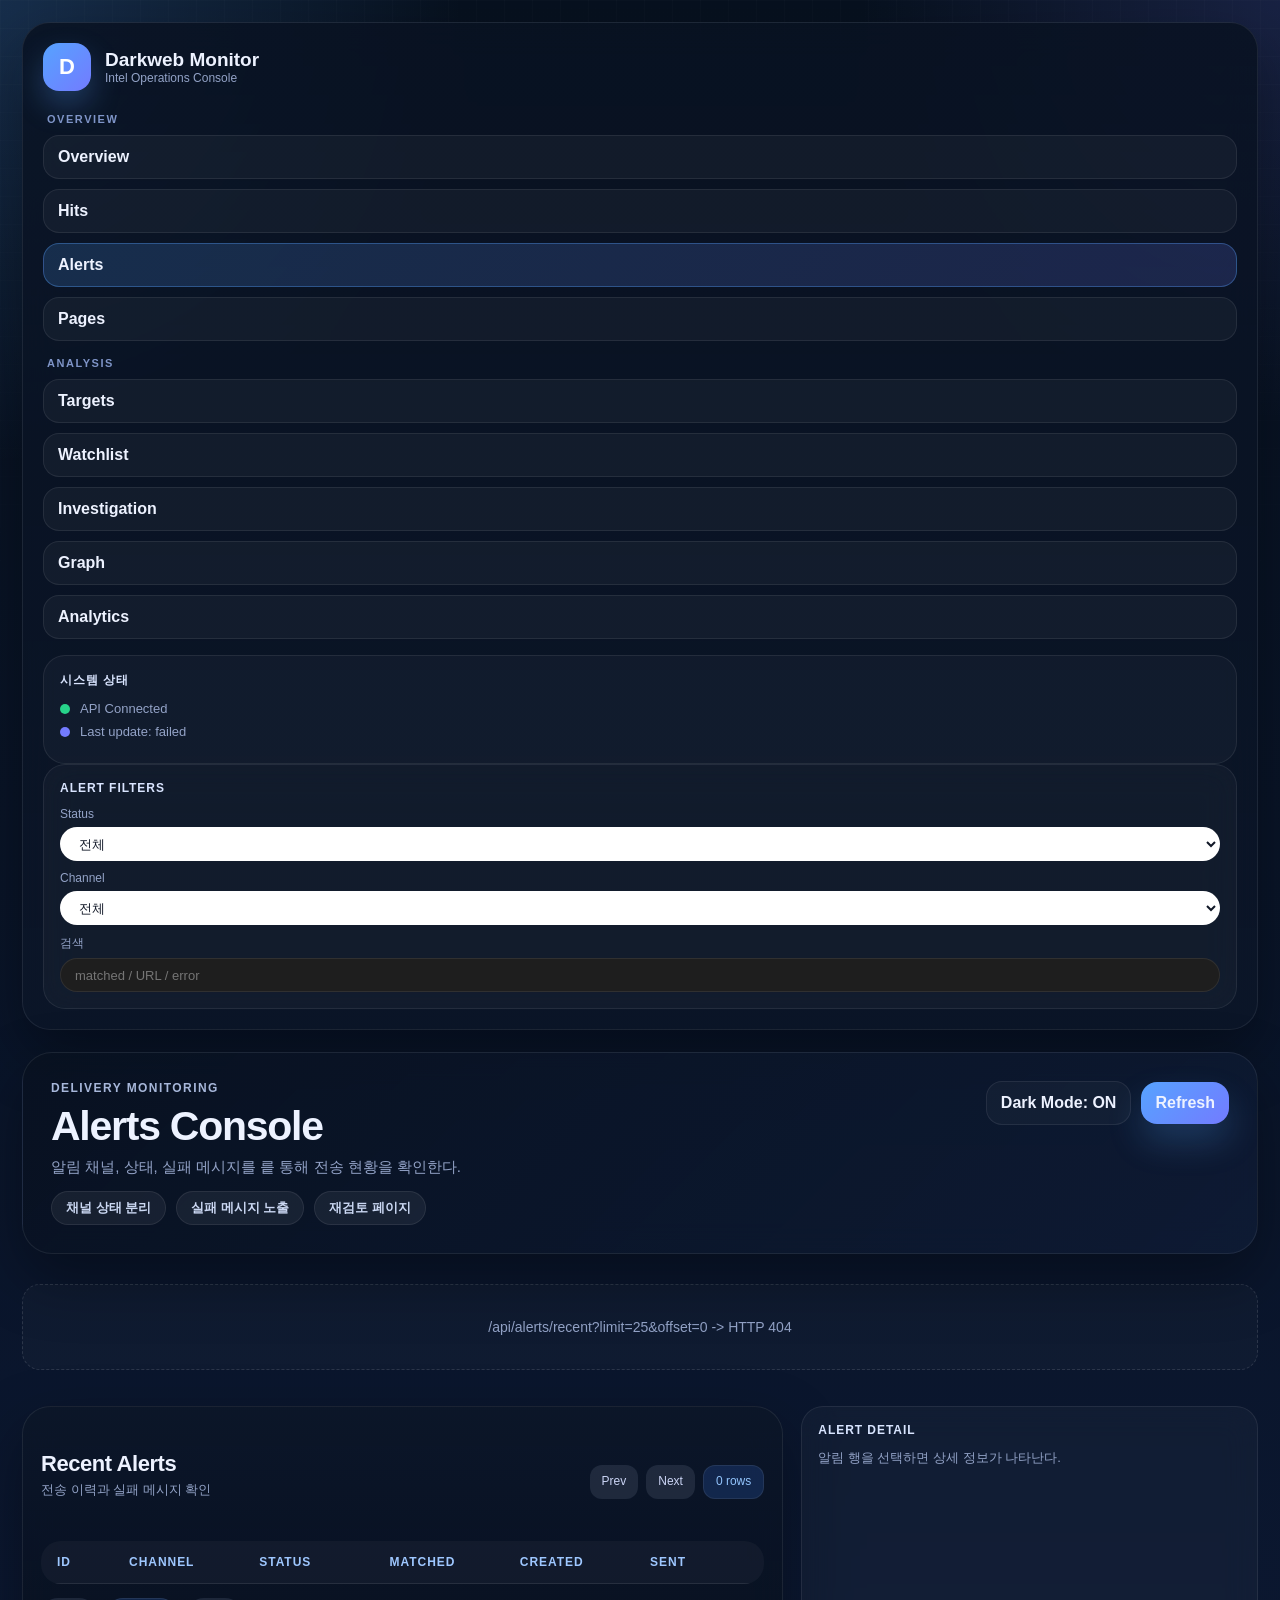
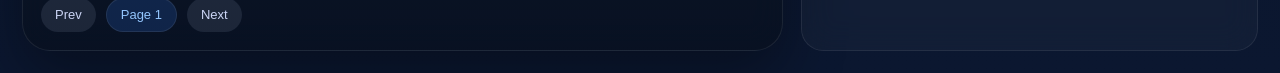
==== commit 624fb4ef: "fix: UI pages performance optimization" ====
--- a/ui/alerts.html
+++ b/ui/alerts.html
@@ -4,16 +4,16 @@
   <meta charset="utf-8" />
   <meta name="viewport" content="width=device-width,initial-scale=1" />
   <title>Darkweb Monitor · Alerts</title>
-  <link rel="stylesheet" href="/ui/assets/styles.css" />
+  <link rel="stylesheet" href="./assets/styles.css" />
 </head>
 <body>
-<script src="/ui/assets/common.js"></script>
+<script src="./assets/common.js"></script>
 <script>
 installPage({
   pageKey: 'alerts',
   heroEyebrow: 'Delivery Monitoring',
   heroTitle: 'Alerts Console',
-  heroDesc: '알림 채널, 상태, 실패 메시지를 따로 분리해 전송 품질을 보는 화면이다. 숫자보다 전송 성공률을 빨리 판단하기 위한 페이지다.',
+  heroDesc: '알림 채널, 상태, 실패 메시지를 릍 통해 전송 현황을 확인한다.',
   heroMeta: ['채널 상태 분리', '실패 메시지 노출', '재검토 페이지'],
   actionHtml: '<button class="btn primary" id="heroRefreshBtn">Refresh</button>',
   sidebarExtra: `
@@ -27,6 +27,39 @@
   mainHtml: `
     <div class="hidden empty" id="errorBox"></div>
     <section class="grid-3" id="alertStats"></section>
+
+    <style>
+      .alerts-top-actions {
+        display: flex;
+        align-items: center;
+        gap: 8px;
+        flex-wrap: wrap;
+      }
+
+      .alerts-top-actions .control,
+      .alerts-top-actions .pill {
+        width: auto;
+        min-width: 0;
+        padding: 8px 12px;
+        font-size: 12px;
+        border-radius: 12px;
+        line-height: 1.2;
+      }
+
+      .alerts-top-actions .pill {
+        display: inline-flex;
+        align-items: center;
+        justify-content: center;
+      }
+
+      @media (max-width: 700px) {
+        .alerts-top-actions {
+          width: 100%;
+          justify-content: flex-start;
+        }
+      }
+    </style>
+
     <section class="split">
       <section class="panel">
         <div class="panel-head">
@@ -34,23 +67,38 @@
             <div class="panel-title">Recent Alerts</div>
             <div class="panel-sub">전송 이력과 실패 메시지 확인</div>
           </div>
-          <span class="pill" id="alertCountPill">0 rows</span>
-        </div>
+
+          <div class="alerts-top-actions pagination">
+            <button class="control" id="prevBtnTop" type="button">Prev</button>
+            <button class="control" id="nextBtnTop" type="button">Next</button>
+            <span class="pill" id="alertCountPill">0 rows</span>
+          </div>
+        </div>
+
         <div class="table-wrap">
           <table>
             <thead>
-              <tr><th>ID</th><th>Channel</th><th>Status</th><th>Matched</th><th>Created</th><th>Sent</th></tr>
+              <tr>
+                <th>ID</th>
+                <th>Channel</th>
+                <th>Status</th>
+                <th>Matched</th>
+                <th>Created</th>
+                <th>Sent</th>
+              </tr>
             </thead>
             <tbody id="alertsBody"></tbody>
           </table>
           <div class="empty hidden" id="alertsEmpty">표시할 알림이 없다.</div>
         </div>
+
         <div class="pagination">
           <button class="control" id="prevBtn" type="button">Prev</button>
           <span class="pill" id="pagePill">Page 1</span>
           <button class="control" id="nextBtn" type="button">Next</button>
         </div>
       </section>
+
       <aside class="detail-card">
         <div class="card-title">Alert Detail</div>
         <div id="detailBox" class="mini-desc">알림 행을 선택하면 상세 정보가 나타난다.</div>
@@ -58,16 +106,28 @@
     </section>`
 });
 
-const state = { page: 1, rows: [], selected: null };
+const state = {
+  page: 1,
+  rows: [],
+  selected: null
+};
 
 function filteredRows() {
   const q = document.getElementById('searchBox').value.trim().toLowerCase();
   const status = document.getElementById('statusFilter').value.trim().toLowerCase();
   const channel = document.getElementById('channelFilter').value.trim().toLowerCase();
+
   return state.rows.filter(r => {
     const statusOk = !status || String(r.status || '').toLowerCase() === status;
     const channelOk = !channel || String(r.channel || '').toLowerCase() === channel;
-    const joined = [r.matched_value, r.url, r.error_message, r.channel, r.status].map(v => String(v || '').toLowerCase()).join(' ');
+    const joined = [
+      r.matched_value,
+      r.url,
+      r.error_message,
+      r.channel,
+      r.status
+    ].map(v => String(v || '').toLowerCase()).join(' ');
+
     return statusOk && channelOk && (!q || joined.includes(q));
   });
 }
@@ -75,6 +135,7 @@
 function renderStats() {
   const byStatus = countBy(state.rows, 'status');
   const byChannel = countBy(state.rows, 'channel');
+
   renderMetricCards(document.getElementById('alertStats'), [
     { label: 'Loaded', value: state.rows.length, foot: '현재 페이지 로드 수' },
     { label: 'Sent', value: byStatus.sent || 0, foot: 'status=sent' },
@@ -85,20 +146,46 @@
 }
 
 function renderDetail(row) {
+  const detailBox = document.getElementById('detailBox');
+
   if (!row) {
-    document.getElementById('detailBox').innerHTML = '알림 행을 선택하면 상세 정보가 나타난다.';
+    detailBox.innerHTML = '알림 행을 선택하면 상세 정보가 나타난다.';
     return;
   }
-  document.getElementById('detailBox').innerHTML = `
+
+  detailBox.innerHTML = `
     <div class="detail-title">Alert #${escapeHtml(row.id)}</div>
     <div class="detail-meta">
-      <div class="meta-row"><div class="meta-label">Status</div><div><span class="badge ${pickStatusClass(row.status)}">${escapeHtml(row.status || '-')}</span></div></div>
-      <div class="meta-row"><div class="meta-label">Channel</div><div>${escapeHtml(row.channel || '-')}</div></div>
-      <div class="meta-row"><div class="meta-label">Matched</div><div>${escapeHtml(row.matched_value || '-')}</div></div>
-      <div class="meta-row"><div class="meta-label">Created</div><div>${escapeHtml(fmtDate(row.created_at))}</div></div>
-      <div class="meta-row"><div class="meta-label">Sent</div><div>${escapeHtml(fmtDate(row.sent_at))}</div></div>
-      <div class="meta-row"><div class="meta-label">Error Message</div><div class="pre">${escapeHtml(row.error_message || '-')}</div></div>
-      <div class="meta-row"><div class="meta-label">URL</div><div>${row.url ? `<a class="link" target="_blank" href="${escapeHtml(row.url)}">${escapeHtml(row.url)}</a>` : '-'}</div></div>
+      <div class="meta-row">
+        <div class="meta-label">Status</div>
+        <div><span class="badge ${pickStatusClass(row.status)}">${escapeHtml(row.status || '-')}</span></div>
+      </div>
+      <div class="meta-row">
+        <div class="meta-label">Channel</div>
+        <div>${escapeHtml(row.channel || '-')}</div>
+      </div>
+      <div class="meta-row">
+        <div class="meta-label">Matched</div>
+        <div>${escapeHtml(row.matched_value || '-')}</div>
+      </div>
+      <div class="meta-row">
+        <div class="meta-label">Created</div>
+        <div>${escapeHtml(fmtDate(row.created_at))}</div>
+      </div>
+      <div class="meta-row">
+        <div class="meta-label">Sent</div>
+        <div>${escapeHtml(fmtDate(row.sent_at))}</div>
+      </div>
+      <div class="meta-row">
+        <div class="meta-label">Error Message</div>
+        <div class="pre">${escapeHtml(row.error_message || '-')}</div>
+      </div>
+      <div class="meta-row">
+        <div class="meta-label">URL</div>
+        <div>
+          ${row.url ? `<a class="link" target="_blank" href="${escapeHtml(row.url)}">${escapeHtml(row.url)}</a>` : '-'}
+        </div>
+      </div>
     </div>
     <div class="detail-cta">
       <a class="btn primary" href="/ui/investigation.html?hit=${encodeURIComponent(row.hit_id)}">Open Investigation</a>
@@ -107,8 +194,10 @@
 
 function renderTable() {
   const rows = filteredRows();
+
   document.getElementById('alertCountPill').textContent = `${rows.length} rows`;
   document.getElementById('pagePill').textContent = `Page ${state.page}`;
+
   document.getElementById('alertsBody').innerHTML = rows.map(r => `
     <tr class="clickable ${state.selected && state.selected.id === r.id ? 'highlight' : ''}" data-id="${escapeHtml(r.id)}">
       <td>${escapeHtml(r.id)}</td>
@@ -117,32 +206,74 @@
       <td>${escapeHtml(r.matched_value || '-')}</td>
       <td>${escapeHtml(fmtDate(r.created_at))}</td>
       <td>${escapeHtml(fmtDate(r.sent_at))}</td>
-    </tr>`).join('');
+    </tr>
+  `).join('');
+
   document.getElementById('alertsEmpty').classList.toggle('hidden', rows.length !== 0);
-  document.getElementById('prevBtn').disabled = state.page <= 1;
-  document.getElementById('nextBtn').disabled = state.rows.length < PAGE_SIZE;
-  Array.from(document.querySelectorAll('#alertsBody tr')).forEach(tr => tr.addEventListener('click', () => {
-    state.selected = state.rows.find(x => String(x.id) === tr.dataset.id) || null;
-    renderTable();
-    renderDetail(state.selected);
-  }));
+
+  const prevDisabled = state.page <= 1;
+  const nextDisabled = state.rows.length < PAGE_SIZE;
+
+  document.getElementById('prevBtn').disabled = prevDisabled;
+  document.getElementById('nextBtn').disabled = nextDisabled;
+  document.getElementById('prevBtnTop').disabled = prevDisabled;
+  document.getElementById('nextBtnTop').disabled = nextDisabled;
+
+  Array.from(document.querySelectorAll('#alertsBody tr')).forEach(tr => {
+    tr.addEventListener('click', () => {
+      state.selected = state.rows.find(x => String(x.id) === tr.dataset.id) || null;
+      renderTable();
+      renderDetail(state.selected);
+    });
+  });
 }
 
 async function loadAlerts() {
   state.rows = await getJson(API.alerts(state.page, PAGE_SIZE));
+
   fillSelect(document.getElementById('statusFilter'), uniqueValues(state.rows, 'status'));
   fillSelect(document.getElementById('channelFilter'), uniqueValues(state.rows, 'channel'));
+
   renderStats();
   renderTable();
-  if (!state.selected && state.rows[0]) { state.selected = state.rows[0]; renderDetail(state.selected); renderTable(); }
-}
-
-['statusFilter','channelFilter'].forEach(id => document.getElementById(id).addEventListener('change', renderTable));
+
+  if (!state.selected && state.rows[0]) {
+    state.selected = state.rows[0];
+    renderDetail(state.selected);
+    renderTable();
+  }
+}
+
+['statusFilter', 'channelFilter'].forEach(id => {
+  document.getElementById(id).addEventListener('change', renderTable);
+});
+
 document.getElementById('searchBox').addEventListener('input', renderTable);
-document.getElementById('prevBtn').addEventListener('click', () => { if (state.page > 1) { state.page -= 1; guardedLoad(loadAlerts); } });
-document.getElementById('nextBtn').addEventListener('click', () => { if (state.rows.length === PAGE_SIZE) { state.page += 1; guardedLoad(loadAlerts); } });
+
+document.getElementById('prevBtn').addEventListener('click', () => {
+  if (state.page > 1) {
+    state.page -= 1;
+    guardedLoad(loadAlerts);
+  }
+});
+
+document.getElementById('nextBtn').addEventListener('click', () => {
+  if (state.rows.length === PAGE_SIZE) {
+    state.page += 1;
+    guardedLoad(loadAlerts);
+  }
+});
+
+document.getElementById('prevBtnTop').addEventListener('click', () => {
+  document.getElementById('prevBtn').click();
+});
+
+document.getElementById('nextBtnTop').addEventListener('click', () => {
+  document.getElementById('nextBtn').click();
+});
+
 attachRefresh(() => guardedLoad(loadAlerts));
 guardedLoad(loadAlerts);
 </script>
 </body>
-</html>
+</html>
--- a/ui/assets/styles.css
+++ b/ui/assets/styles.css
@@ -83,7 +83,7 @@
 .btn.primary { border: none; background: linear-gradient(135deg, var(--blue), var(--indigo)); box-shadow: 0 18px 34px rgba(86, 163, 255, .22) }
 .btn.ghost { background: rgba(255,255,255,.03) }
 .status-card, .filter-card, .detail-card {
-  margin-top: 14px; padding: 16px; border-radius: 22px; border: 1px solid var(--line); background: rgba(255,255,255,.03)
+  margin-top: 0px; padding: 16px; border-radius: 22px; border: 1px solid var(--line); background: rgba(255,255,255,.03)
 }
 .card-title { font-size: 12px; text-transform: uppercase; letter-spacing: .08em; color: #d9e5ff; font-weight: 900; margin-bottom: 12px }
 .status-row { display: flex; align-items: center; gap: 10px; color: var(--muted); font-size: 13px; margin: 8px 0 }
@@ -243,10 +243,10 @@
 .section-card {
   border:1px solid var(--line); background: rgba(255,255,255,.03); border-radius:18px; padding:14px;
 }
-.section-title { font-size:13px; font-weight:900; letter-spacing:.04em; color:#dce6ff; margin-bottom:10px; text-transform: uppercase; }
+.section-title { font-size:13px; font-weight:900; letter-spacing:.04em; color:#0345ee; margin-bottom:10px; text-transform: uppercase; }
 .info-grid { display:grid; grid-template-columns: repeat(auto-fit, minmax(150px,1fr)); gap:10px; }
 .info-item { border:1px solid var(--line); background: rgba(255,255,255,.025); border-radius:14px; padding:12px; }
-.info-label { font-size:11px; text-transform:uppercase; letter-spacing:.08em; color:#9bb1de; font-weight:900; margin-bottom:4px; }
+.info-label { font-size:11px; text-transform:uppercase; letter-spacing:.08em; color:#0747c7; font-weight:900; margin-bottom:4px; }
 .info-value { font-size:13px; color:var(--text); word-break:break-word; overflow-wrap:anywhere; }
 .preview-box {
   border:1px solid var(--line); background: rgba(255,255,255,.02); border-radius:16px; min-height:180px; overflow:hidden;
@@ -300,9 +300,9 @@
 }
 .table-tight .mini-btn:hover, .mini-btn:hover { background: rgba(255,255,255,.08); }
 .badge-row, .flag-row { display: flex; flex-wrap: wrap; gap: 6px; margin-top: 8px; }
-.badge.flag-new { background: rgba(86,163,255,.14); color: #a3cbff; border-color: rgba(86,163,255,.28); }
-.badge.flag-repeat { background: rgba(255,190,92,.14); color: #ffd595; border-color: rgba(255,190,92,.28); }
-.badge.flag-multi { background: rgba(115,123,255,.14); color: #c7cbff; border-color: rgba(115,123,255,.28); }
+.badge.flag-new { background: rgba(86,163,255,.14); color: #5d7594; border-color: rgba(86,163,255,.28); }
+.badge.flag-repeat { background: rgba(255,190,92,.14); color: #9c825b; border-color: rgba(255,190,92,.28); }
+.badge.flag-multi { background: rgba(115,123,255,.14); color: #73769c; border-color: rgba(115,123,255,.28); }
 .badge.flag-fail { background: rgba(255,109,122,.14); color: #ffb0b8; border-color: rgba(255,109,122,.28); }
 .badge.flag-target { background: rgba(39,211,138,.14); color: #8ef0c1; border-color: rgba(39,211,138,.28); }
 .badge.flag-selected { background: rgba(255,255,255,.08); color: #eef3ff; border-color: rgba(255,255,255,.15); }
@@ -1058,3 +1058,165 @@
   fill: #0f172a !important;
   stroke: none !important;
 }
+/* Investigation Feed 전체 높이 균형 맞추기 */
+.panel {
+  display: flex;
+  flex-direction: column;
+}
+
+/* 상단 영역 키우기 */
+.panel-head {
+  min-height: 100px; /* ← 여기 조절 (핵심) */
+  display: flex;
+  align-items: center;
+  justify-content: space-between;
+}
+
+/* summary 영역도 동일 비율로 확장 */
+#summaryBox {
+  display: flex;
+  flex-direction: column;
+  gap: 16px;
+  padding-top: 12px;
+}
+.mini-desc {
+  display: -webkit-box;
+  -webkit-line-clamp: 2;
+  -webkit-box-orient: vertical;
+  overflow: hidden;
+}
+
+.timeline-top {
+  display: flex;
+  justify-content: space-between;
+  align-items: center;
+  gap: 8px;
+}
+
+.timeline-top .pill {
+  flex-shrink: 0;
+}
+.chart-box {
+  width: 100%;
+  height: 320px;   /* ← 이거 중요 */
+}
+/* select 기본 */
+.control {
+  color: #000000; /* 라이트모드 기본 */
+  background-color: #fff;
+}
+
+/* 다크모드 대응 */
+[data-theme="dark"] .control {
+  color: #fff;
+  background-color: #1e1e1e;
+}
+
+/* 핵심: 드롭다운 옵션 색 강제 */
+.control option {
+  color: #14012c;
+  background-color: #fff;
+}
+
+/* 다크모드 option 강제 */
+[data-theme="dark"] .control option {
+  color: #fff;
+  background-color: #1e1e1e;
+}
+.pagination .control {
+  background: rgba(148, 163, 184, 0.15); /* pill 느낌 */
+  color: #cbd5f5;
+  border-radius: 999px;
+  border: none;
+  padding: 8px 14px;
+  transition: all 0.2s ease;
+}
+
+.pagination .control:hover {
+  background: rgba(148, 163, 184, 0.25);
+}
+
+.pagination .control:disabled {
+  opacity: 0.4;
+}
+/* ===== UI 통일 (pagination / pill / control) ===== */
+
+:root {
+  --ui-height: 34px;
+  --ui-font: 13px;
+  --ui-radius: 999px;
+  --ui-padding-x: 14px;
+}
+
+/* 버튼 + pill 공통 */
+.control,
+.pill {
+  height: var(--ui-height);
+  font-size: var(--ui-font);
+  border-radius: var(--ui-radius);
+  padding: 0 var(--ui-padding-x);
+  display: inline-flex;
+  align-items: center;
+  justify-content: center;
+  line-height: 1;
+}
+
+/* Prev / Next 버튼 */
+.pagination .control {
+  background: rgba(148, 163, 184, 0.15);
+  color: #cbd5f5;
+  border: none;
+  transition: all 0.2s ease;
+}
+
+.pagination .control:hover {
+  background: rgba(148, 163, 184, 0.25);
+}
+
+.pagination .control:disabled {
+  opacity: 0.4;
+  cursor: not-allowed;
+}
+
+/* Page pill */
+.pagination .pill {
+  background: rgba(59, 130, 246, 0.18);
+  color: #93c5fd;
+  font-weight: 500;
+}
+
+/* total pill (약하게) */
+#targetCountPill {
+  opacity: 0.7;
+}
+
+/* select (rows) */
+.pagination select.control {
+  appearance: none;
+  background: rgba(148, 163, 184, 0.15);
+  color: #cbd5f5;
+  border: none;
+  padding-right: 28px;
+}
+
+/* hover */
+.pagination select.control:hover {
+  background: rgba(148, 163, 184, 0.25);
+}
+/* ===== row(10 rows) 색 강제 분리 ===== */
+
+/* 라이트모드 */
+html:not(.dark) select.control {
+  color: #111827 !important;
+  background-color: #ffffff !important;
+  opacity: 1 !important;
+  -webkit-text-fill-color: #111827 !important;
+}
+
+/* 다크모드 */
+html.dark select.control {
+  color: #3e4347 !important;
+  background-color: #1e293b !important;
+  opacity: 1 !important;
+  -webkit-text-fill-color: #f1f5f9 !important;
+}
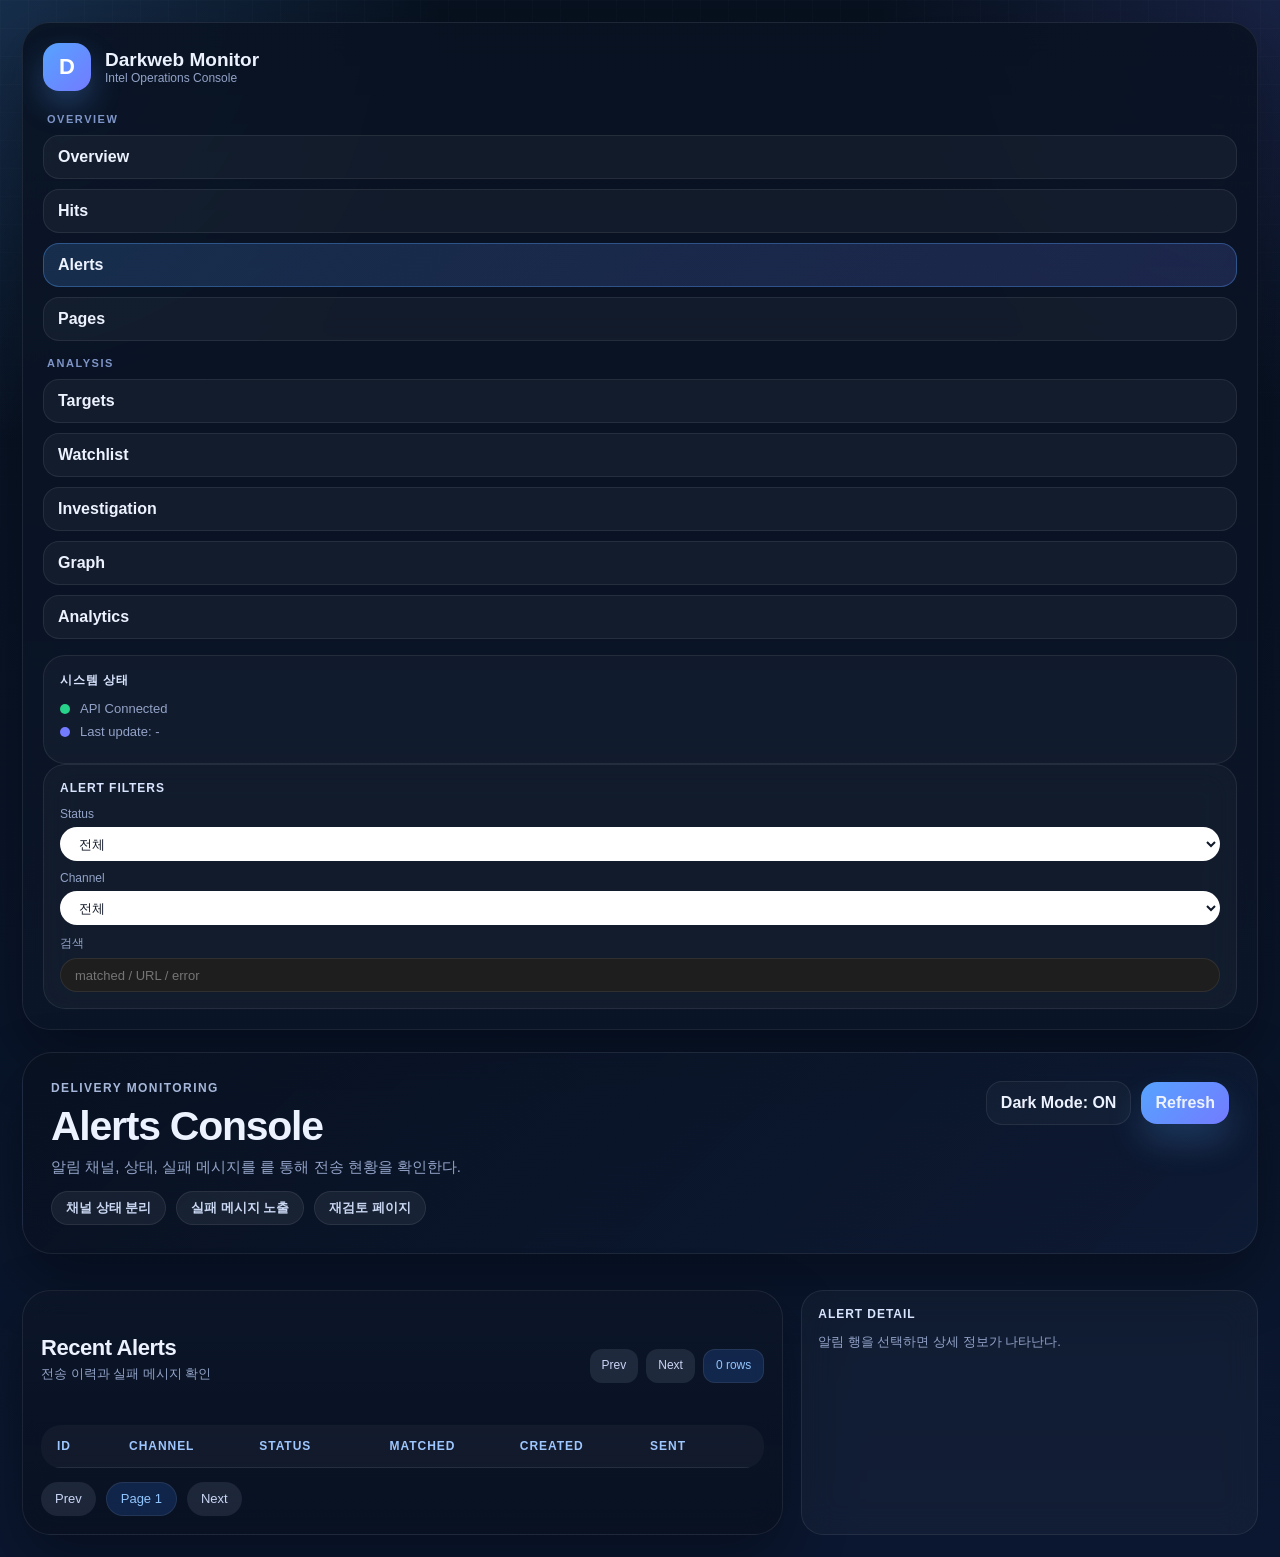
==== commit dfb1c7a9: "ui" ====
--- a/ui/alerts.html
+++ b/ui/alerts.html
@@ -270,7 +270,7 @@
 
 document.getElementById('nextBtnTop').addEventListener('click', () => {
   document.getElementById('nextBtn').click();
-});
+});s
 
 attachRefresh(() => guardedLoad(loadAlerts));
 guardedLoad(loadAlerts);
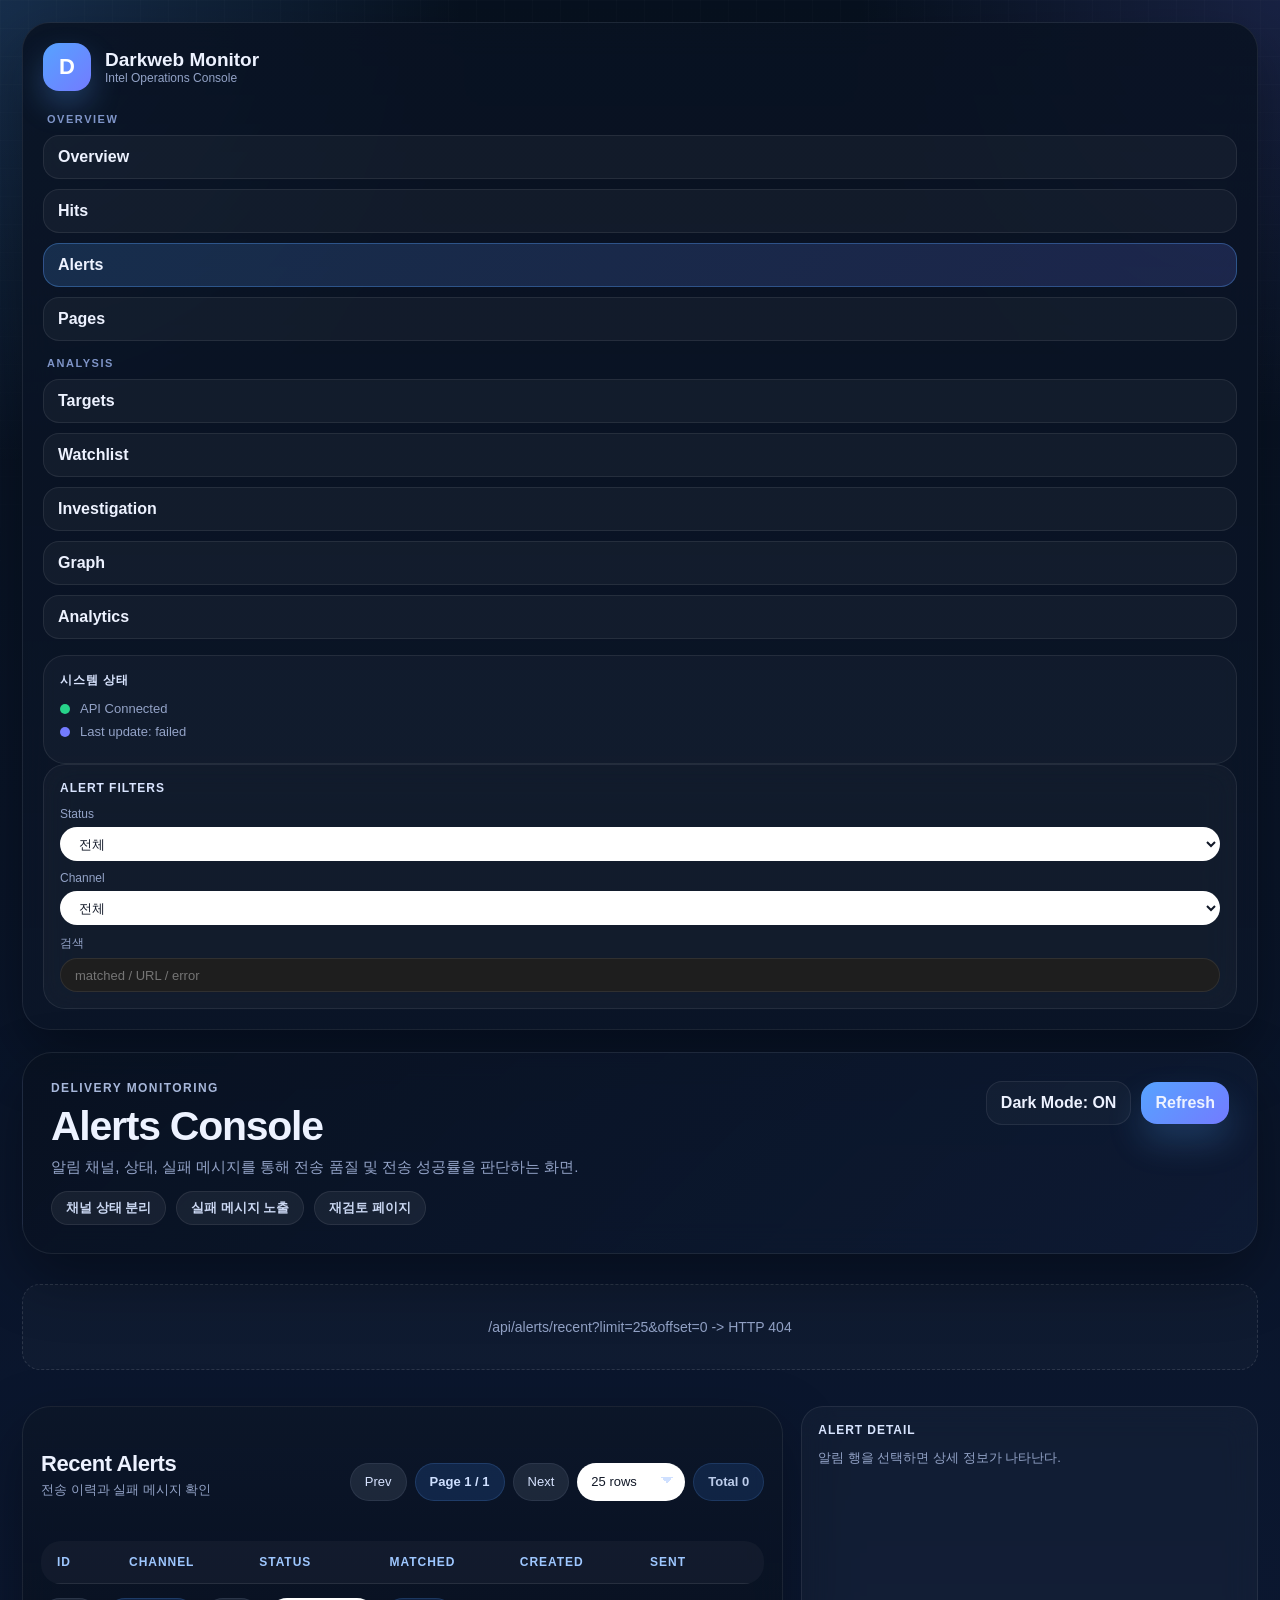
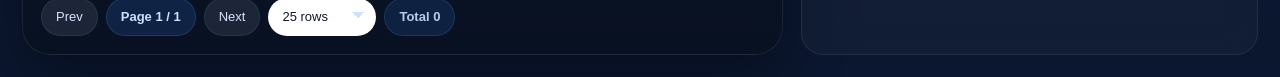
==== commit ca58511e: "UI 개선" ====
--- a/ui/alerts.html
+++ b/ui/alerts.html
@@ -4,16 +4,16 @@
   <meta charset="utf-8" />
   <meta name="viewport" content="width=device-width,initial-scale=1" />
   <title>Darkweb Monitor · Alerts</title>
-  <link rel="stylesheet" href="./assets/styles.css" />
+  <link rel="stylesheet" href="/ui/assets/styles.css" />
 </head>
 <body>
-<script src="./assets/common.js"></script>
+<script src="/ui/assets/common.js"></script>
 <script>
 installPage({
   pageKey: 'alerts',
   heroEyebrow: 'Delivery Monitoring',
   heroTitle: 'Alerts Console',
-  heroDesc: '알림 채널, 상태, 실패 메시지를 릍 통해 전송 현황을 확인한다.',
+  heroDesc: '알림 채널, 상태, 실패 메시지를 통해 전송 품질 및 전송 성공률을 판단하는 화면.',
   heroMeta: ['채널 상태 분리', '실패 메시지 노출', '재검토 페이지'],
   actionHtml: '<button class="btn primary" id="heroRefreshBtn">Refresh</button>',
   sidebarExtra: `
@@ -29,33 +29,115 @@
     <section class="grid-3" id="alertStats"></section>
 
     <style>
+      :root {
+        --alert-ui-height: 38px;
+        --alert-ui-font: 13px;
+        --alert-ui-radius: 999px;
+        --alert-ui-padding-x: 14px;
+      }
+
       .alerts-top-actions {
         display: flex;
         align-items: center;
         gap: 8px;
         flex-wrap: wrap;
+        margin-left: auto;
       }
 
       .alerts-top-actions .control,
       .alerts-top-actions .pill {
         width: auto;
         min-width: 0;
-        padding: 8px 12px;
-        font-size: 12px;
-        border-radius: 12px;
-        line-height: 1.2;
-      }
-
-      .alerts-top-actions .pill {
+      }
+
+      .pagination {
+        display: flex;
+        align-items: center;
+        gap: 8px;
+        flex-wrap: wrap;
+      }
+
+      .pagination .control,
+      .pagination .pill {
+        height: var(--alert-ui-height);
+        font-size: var(--alert-ui-font);
+        border-radius: var(--alert-ui-radius);
+        padding: 0 var(--alert-ui-padding-x);
         display: inline-flex;
         align-items: center;
         justify-content: center;
-      }
-
-      @media (max-width: 700px) {
+        line-height: 1;
+        box-sizing: border-box;
+        white-space: nowrap;
+      }
+
+      .pagination .control {
+        background: rgba(148, 163, 184, 0.14);
+        color: #d7e3ff;
+        border: 1px solid rgba(148, 163, 184, 0.12);
+        transition: background .18s ease, opacity .18s ease;
+      }
+
+      .pagination .control:hover {
+        background: rgba(148, 163, 184, 0.22);
+      }
+
+      .pagination .control:disabled {
+        opacity: 0.42;
+        cursor: not-allowed;
+      }
+
+      .pagination .pill {
+        background: rgba(59, 130, 246, 0.16);
+        color: #cfe0ff;
+        border: 1px solid rgba(96, 165, 250, 0.18);
+        font-weight: 600;
+      }
+
+      .pagination select.control {
+        min-width: 108px;
+        padding-right: 34px;
+        appearance: none;
+        -webkit-appearance: none;
+        -moz-appearance: none;
+        background-image:
+          linear-gradient(45deg, transparent 50%, #cfe0ff 50%),
+          linear-gradient(135deg, #cfe0ff 50%, transparent 50%);
+        background-position:
+          calc(100% - 18px) calc(50% - 2px),
+          calc(100% - 12px) calc(50% - 2px);
+        background-size: 6px 6px, 6px 6px;
+        background-repeat: no-repeat;
+      }
+
+      .pagination .control option {
+        color: #111827;
+        background: #ffffff;
+      }
+
+      #alertCountPill,
+      #alertCountPillBottom {
+        opacity: 0.9;
+      }
+
+      @media (max-width: 900px) {
         .alerts-top-actions {
           width: 100%;
           justify-content: flex-start;
+          margin-left: 0;
+        }
+      }
+
+      @media (max-width: 700px) {
+        .pagination .control,
+        .pagination .pill {
+          height: 34px;
+          font-size: 12px;
+          padding: 0 12px;
+        }
+
+        .pagination select.control {
+          min-width: 96px;
         }
       }
     </style>
@@ -70,8 +152,17 @@
 
           <div class="alerts-top-actions pagination">
             <button class="control" id="prevBtnTop" type="button">Prev</button>
+            <span class="pill" id="pagePillTop">Page 1 / 1</span>
             <button class="control" id="nextBtnTop" type="button">Next</button>
-            <span class="pill" id="alertCountPill">0 rows</span>
+
+            <select id="pageSizeSelectTop" class="control" title="rows per page">
+              <option value="10">10 rows</option>
+              <option value="25" selected>25 rows</option>
+              <option value="50">50 rows</option>
+              <option value="100">100 rows</option>
+            </select>
+
+            <span class="pill" id="alertCountPill">Total 0</span>
           </div>
         </div>
 
@@ -94,8 +185,17 @@
 
         <div class="pagination">
           <button class="control" id="prevBtn" type="button">Prev</button>
-          <span class="pill" id="pagePill">Page 1</span>
+          <span class="pill" id="pagePill">Page 1 / 1</span>
           <button class="control" id="nextBtn" type="button">Next</button>
+
+          <select id="pageSizeSelectBottom" class="control" title="rows per page">
+            <option value="10">10 rows</option>
+            <option value="25" selected>25 rows</option>
+            <option value="50">50 rows</option>
+            <option value="100">100 rows</option>
+          </select>
+
+          <span class="pill" id="alertCountPillBottom">Total 0</span>
         </div>
       </section>
 
@@ -109,7 +209,9 @@
 const state = {
   page: 1,
   rows: [],
-  selected: null
+  selected: null,
+  pageSize: 25,
+  hasNextPage: false
 };
 
 function filteredRows() {
@@ -132,6 +234,30 @@
   });
 }
 
+function syncPageUi(filteredCount) {
+  const pageLabel = state.hasNextPage
+    ? `Page ${state.page} / ?`
+    : `Page ${state.page} / ${state.page}`;
+
+  document.getElementById('pagePill').textContent = pageLabel;
+  document.getElementById('pagePillTop').textContent = pageLabel;
+
+  const totalLabel = `Total ${filteredCount}`;
+  document.getElementById('alertCountPill').textContent = totalLabel;
+  document.getElementById('alertCountPillBottom').textContent = totalLabel;
+
+  const prevDisabled = state.page <= 1;
+  const nextDisabled = !state.hasNextPage;
+
+  document.getElementById('prevBtn').disabled = prevDisabled;
+  document.getElementById('nextBtn').disabled = nextDisabled;
+  document.getElementById('prevBtnTop').disabled = prevDisabled;
+  document.getElementById('nextBtnTop').disabled = nextDisabled;
+
+  document.getElementById('pageSizeSelectTop').value = String(state.pageSize);
+  document.getElementById('pageSizeSelectBottom').value = String(state.pageSize);
+}
+
 function renderStats() {
   const byStatus = countBy(state.rows, 'status');
   const byChannel = countBy(state.rows, 'channel');
@@ -195,8 +321,7 @@
 function renderTable() {
   const rows = filteredRows();
 
-  document.getElementById('alertCountPill').textContent = `${rows.length} rows`;
-  document.getElementById('pagePill').textContent = `Page ${state.page}`;
+  syncPageUi(rows.length);
 
   document.getElementById('alertsBody').innerHTML = rows.map(r => `
     <tr class="clickable ${state.selected && state.selected.id === r.id ? 'highlight' : ''}" data-id="${escapeHtml(r.id)}">
@@ -211,17 +336,9 @@
 
   document.getElementById('alertsEmpty').classList.toggle('hidden', rows.length !== 0);
 
-  const prevDisabled = state.page <= 1;
-  const nextDisabled = state.rows.length < PAGE_SIZE;
-
-  document.getElementById('prevBtn').disabled = prevDisabled;
-  document.getElementById('nextBtn').disabled = nextDisabled;
-  document.getElementById('prevBtnTop').disabled = prevDisabled;
-  document.getElementById('nextBtnTop').disabled = nextDisabled;
-
   Array.from(document.querySelectorAll('#alertsBody tr')).forEach(tr => {
     tr.addEventListener('click', () => {
-      state.selected = state.rows.find(x => String(x.id) === tr.dataset.id) || null;
+      state.selected = state.rows.find(x => String(x.id) === String(tr.dataset.id)) || null;
       renderTable();
       renderDetail(state.selected);
     });
@@ -229,7 +346,9 @@
 }
 
 async function loadAlerts() {
-  state.rows = await getJson(API.alerts(state.page, PAGE_SIZE));
+  const loadedRows = await getJson(API.alerts(state.page, state.pageSize));
+  state.rows = Array.isArray(loadedRows) ? loadedRows : [];
+  state.hasNextPage = state.rows.length === state.pageSize;
 
   fillSelect(document.getElementById('statusFilter'), uniqueValues(state.rows, 'status'));
   fillSelect(document.getElementById('channelFilter'), uniqueValues(state.rows, 'channel'));
@@ -237,11 +356,21 @@
   renderStats();
   renderTable();
 
-  if (!state.selected && state.rows[0]) {
-    state.selected = state.rows[0];
-    renderDetail(state.selected);
-    renderTable();
+  const selectedStillExists = state.selected && state.rows.some(r => String(r.id) === String(state.selected.id));
+  if (!selectedStillExists) {
+    state.selected = state.rows[0] || null;
   }
+
+  renderDetail(state.selected);
+  renderTable();
+}
+
+function handlePageSizeChange(value) {
+  const nextSize = Number(value) || 25;
+  if (state.pageSize === nextSize) return;
+  state.pageSize = nextSize;
+  state.page = 1;
+  guardedLoad(loadAlerts);
 }
 
 ['statusFilter', 'channelFilter'].forEach(id => {
@@ -249,6 +378,16 @@
 });
 
 document.getElementById('searchBox').addEventListener('input', renderTable);
+
+document.getElementById('pageSizeSelectTop').addEventListener('change', (e) => {
+  document.getElementById('pageSizeSelectBottom').value = e.target.value;
+  handlePageSizeChange(e.target.value);
+});
+
+document.getElementById('pageSizeSelectBottom').addEventListener('change', (e) => {
+  document.getElementById('pageSizeSelectTop').value = e.target.value;
+  handlePageSizeChange(e.target.value);
+});
 
 document.getElementById('prevBtn').addEventListener('click', () => {
   if (state.page > 1) {
@@ -258,7 +397,7 @@
 });
 
 document.getElementById('nextBtn').addEventListener('click', () => {
-  if (state.rows.length === PAGE_SIZE) {
+  if (state.hasNextPage) {
     state.page += 1;
     guardedLoad(loadAlerts);
   }
@@ -270,10 +409,13 @@
 
 document.getElementById('nextBtnTop').addEventListener('click', () => {
   document.getElementById('nextBtn').click();
-});s
+});
 
 attachRefresh(() => guardedLoad(loadAlerts));
 guardedLoad(loadAlerts);
+enableAutoRefresh(() => {
+  document.getElementById('heroRefreshBtn')?.click();
+}, 5000);
 </script>
 </body>
 </html>
